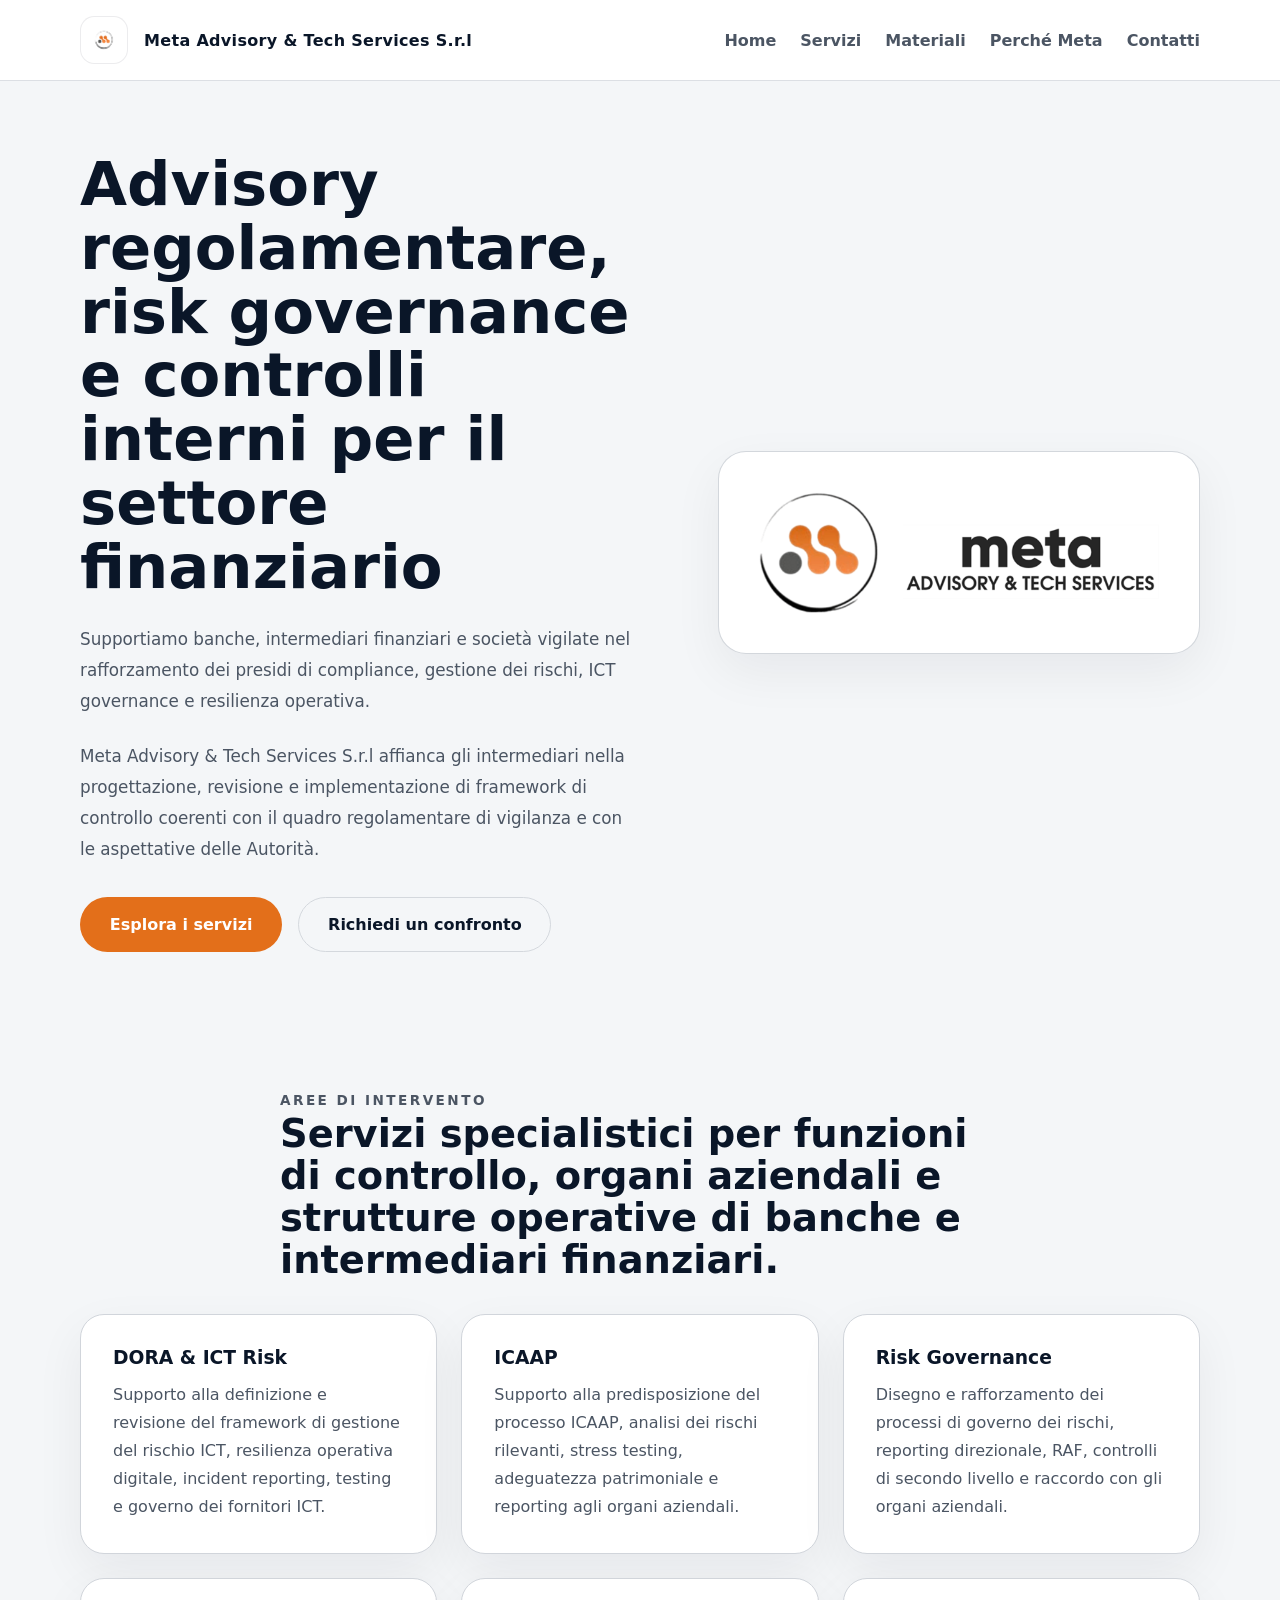
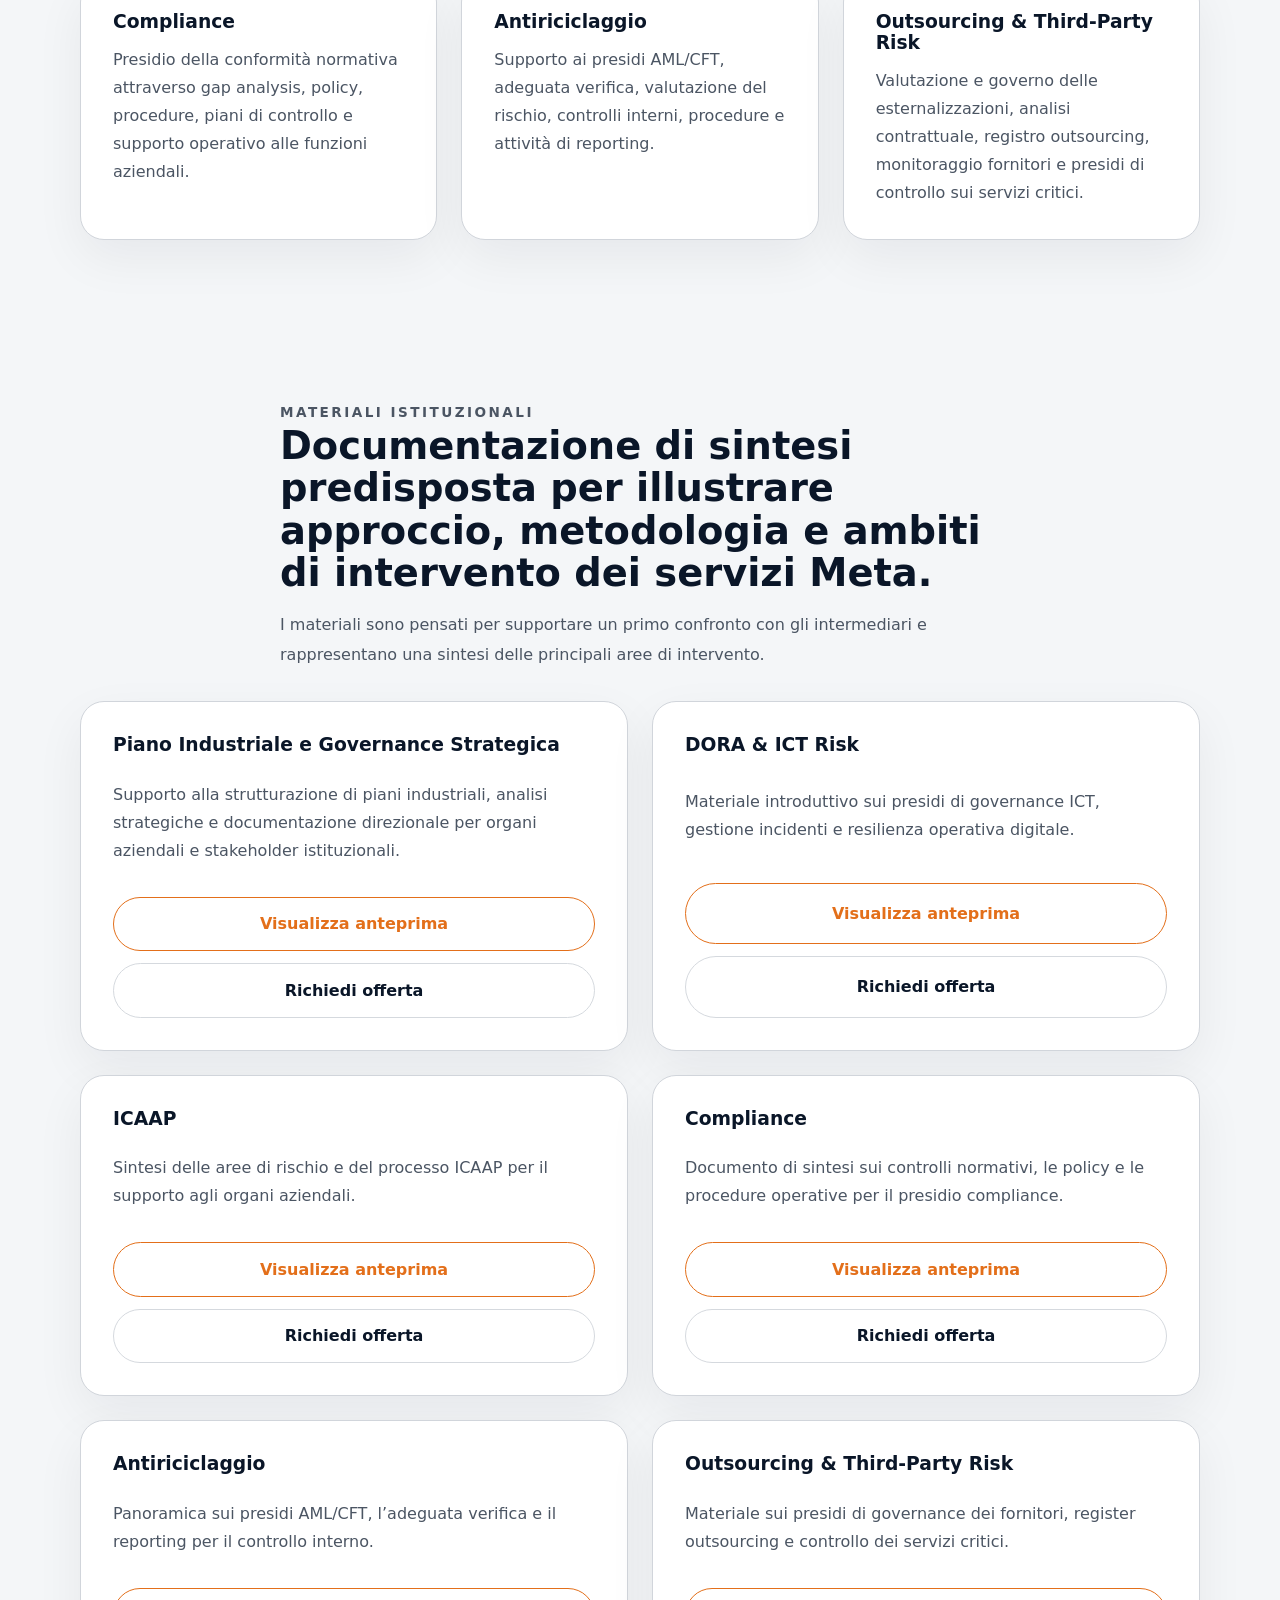
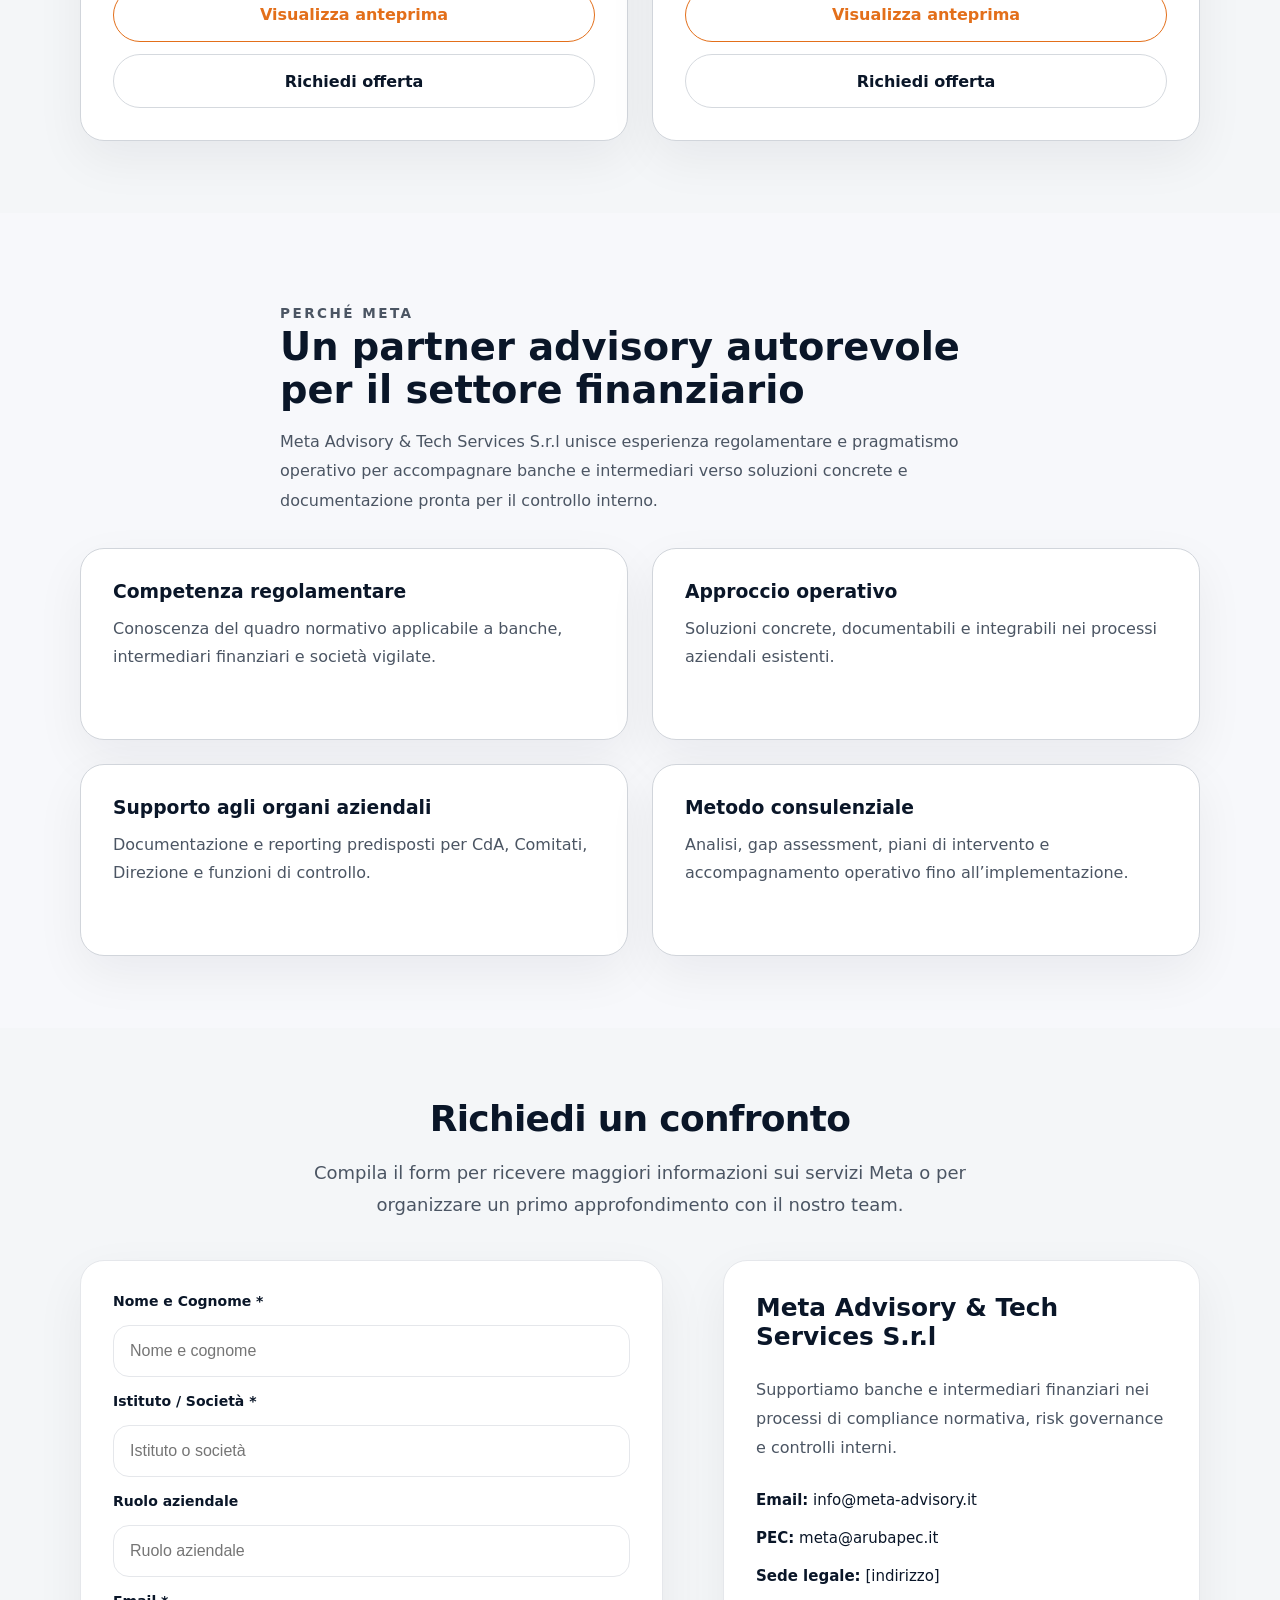
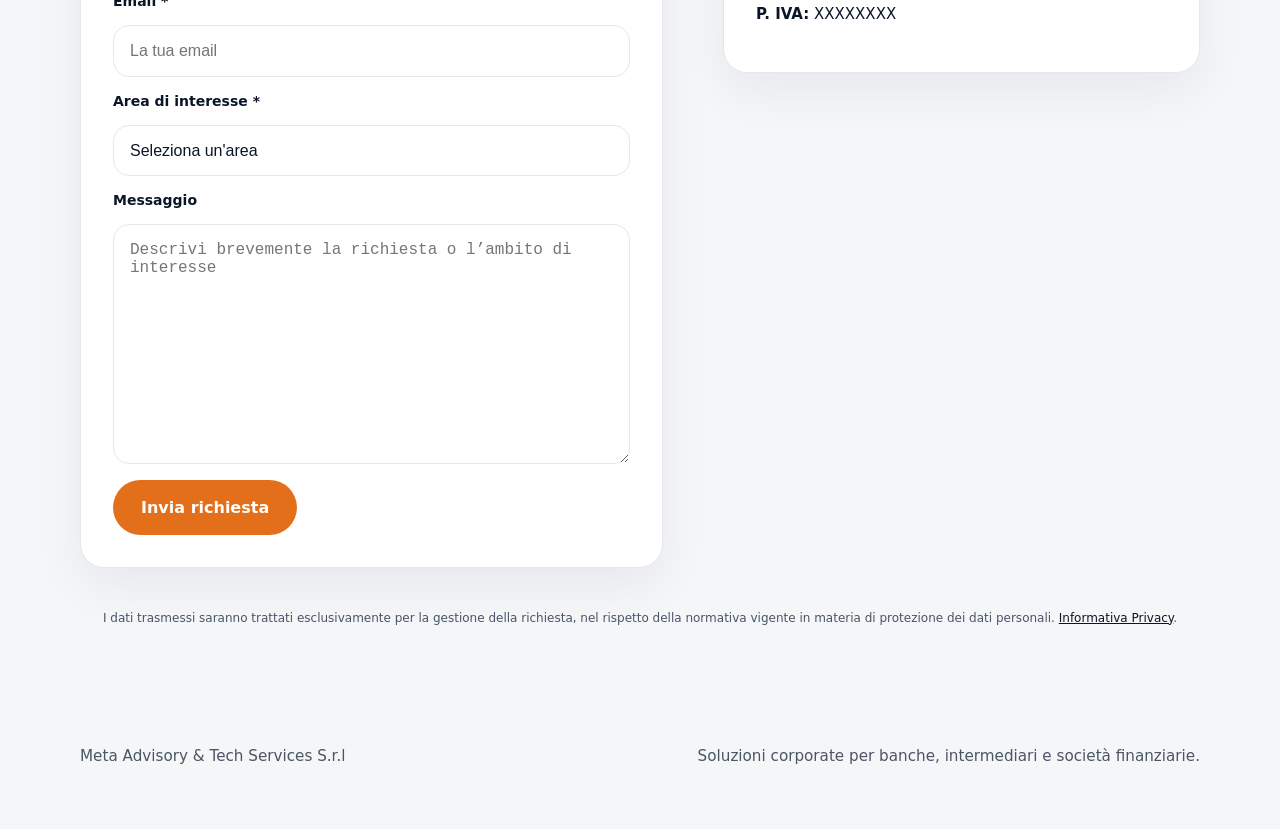
==== index.html @ 53c41ee4 "Refine contact section layout and professional advisory branding" ====
<!DOCTYPE html>
<html lang="it">
<head>
  <meta charset="UTF-8" />
  <meta name="viewport" content="width=device-width, initial-scale=1.0" />
  <title>Meta Advisory & Tech Services S.r.l</title>
  <meta name="description" content="Sito professionale per presentare servizi consulenziali destinati a banche, intermediari finanziari e società regolamentate." />
  <link rel="stylesheet" href="styles.css" />
</head>
<body>
  <div class="page-shell">
    <header class="site-header">
      <div class="container header-inner">
        <a class="brand" href="#hero">
          <span class="brand-mark">
            <img src="4.png" alt="Meta Advisory logo" />
          </span>
          <span>Meta Advisory & Tech Services S.r.l</span>
        </a>
        <nav class="main-nav" aria-label="Navigazione principale">
          <a href="#hero">Home</a>
          <a href="#services">Servizi</a>
          <a href="#presentations">Materiali</a>
          <a href="#why-meta">Perché Meta</a>
          <a href="#contact">Contatti</a>
        </nav>
      </div>
    </header>

    <main>
      <section id="hero" class="hero-section">
        <div class="container hero-grid">
          <div class="hero-copy">
            <h1>Advisory regolamentare, risk governance e controlli interni per il settore finanziario</h1>
            <p>Supportiamo banche, intermediari finanziari e società vigilate nel rafforzamento dei presidi di compliance, gestione dei rischi, ICT governance e resilienza operativa.</p>
            <p>Meta Advisory & Tech Services S.r.l affianca gli intermediari nella progettazione, revisione e implementazione di framework di controllo coerenti con il quadro regolamentare di vigilanza e con le aspettative delle Autorità.</p>
            <div class="hero-actions">
              <a class="btn btn-primary" href="#services">Esplora i servizi</a>
              <a class="btn btn-secondary" href="#contact">Richiedi un confronto</a>
            </div>
          </div>
          <div class="hero-image">
            <img src="Logo Meta copy.png" alt="Meta advisory logo" />
          </div>
        </div>
      </section>

      <section id="services" class="section services-section">
        <div class="container section-header-group">
          <p class="section-label">Aree di intervento</p>
          <h2>Servizi specialistici per funzioni di controllo, organi aziendali e strutture operative di banche e intermediari finanziari.</h2>
        </div>
        <div class="container card-grid">
          <article class="service-card">
            <h3>DORA & ICT Risk</h3>
            <p>Supporto alla definizione e revisione del framework di gestione del rischio ICT, resilienza operativa digitale, incident reporting, testing e governo dei fornitori ICT.</p>
          </article>
          <article class="service-card">
            <h3>ICAAP</h3>
            <p>Supporto alla predisposizione del processo ICAAP, analisi dei rischi rilevanti, stress testing, adeguatezza patrimoniale e reporting agli organi aziendali.</p>
          </article>
          <article class="service-card">
            <h3>Risk Governance</h3>
            <p>Disegno e rafforzamento dei processi di governo dei rischi, reporting direzionale, RAF, controlli di secondo livello e raccordo con gli organi aziendali.</p>
          </article>
          <article class="service-card">
            <h3>Compliance</h3>
            <p>Presidio della conformità normativa attraverso gap analysis, policy, procedure, piani di controllo e supporto operativo alle funzioni aziendali.</p>
          </article>
          <article class="service-card">
            <h3>Antiriciclaggio</h3>
            <p>Supporto ai presidi AML/CFT, adeguata verifica, valutazione del rischio, controlli interni, procedure e attività di reporting.</p>
          </article>
          <article class="service-card">
            <h3>Outsourcing & Third-Party Risk</h3>
            <p>Valutazione e governo delle esternalizzazioni, analisi contrattuale, registro outsourcing, monitoraggio fornitori e presidi di controllo sui servizi critici.</p>
          </article>
        </div>
      </section>

      <section id="presentations" class="section presentations-section">
        <div class="container section-header-group">
          <p class="section-label">Materiali istituzionali</p>
          <h2>Documentazione di sintesi predisposta per illustrare approccio, metodologia e ambiti di intervento dei servizi Meta.</h2>
          <p>I materiali sono pensati per supportare un primo confronto con gli intermediari e rappresentano una sintesi delle principali aree di intervento.</p>
        </div>
        <div class="container presentation-grid">
          <article class="presentation-card">
            <div>
              <h3>Piano Industriale e Governance Strategica</h3>
              <p>Supporto alla strutturazione di piani industriali, analisi strategiche e documentazione direzionale per organi aziendali e stakeholder istituzionali.</p>
            </div>
            <div class="presentation-actions">
              <a class="btn btn-tertiary" href="Meta_Piano_Industriale_2026-2028_NUOVO%20TEMA.pptx" target="_blank" rel="noopener">Visualizza anteprima</a>
              <a class="btn btn-secondary" href="#contact">Richiedi offerta</a>
            </div>
          </article>
          <article class="presentation-card">
            <div>
              <h3>DORA & ICT Risk</h3>
              <p>Materiale introduttivo sui presidi di governance ICT, gestione incidenti e resilienza operativa digitale.</p>
            </div>
            <div class="presentation-actions">
              <button class="btn btn-tertiary" data-preview="DORA & ICT Risk">Visualizza anteprima</button>
              <a class="btn btn-secondary" href="#contact">Richiedi offerta</a>
            </div>
          </article>
          <article class="presentation-card">
            <div>
              <h3>ICAAP</h3>
              <p>Sintesi delle aree di rischio e del processo ICAAP per il supporto agli organi aziendali.</p>
            </div>
            <div class="presentation-actions">
              <button class="btn btn-tertiary" data-preview="ICAAP">Visualizza anteprima</button>
              <a class="btn btn-secondary" href="#contact">Richiedi offerta</a>
            </div>
          </article>
          <article class="presentation-card">
            <div>
              <h3>Compliance</h3>
              <p>Documento di sintesi sui controlli normativi, le policy e le procedure operative per il presidio compliance.</p>
            </div>
            <div class="presentation-actions">
              <button class="btn btn-tertiary" data-preview="Compliance">Visualizza anteprima</button>
              <a class="btn btn-secondary" href="#contact">Richiedi offerta</a>
            </div>
          </article>
          <article class="presentation-card">
            <div>
              <h3>Antiriciclaggio</h3>
              <p>Panoramica sui presidi AML/CFT, l’adeguata verifica e il reporting per il controllo interno.</p>
            </div>
            <div class="presentation-actions">
              <button class="btn btn-tertiary" data-preview="Antiriciclaggio">Visualizza anteprima</button>
              <a class="btn btn-secondary" href="#contact">Richiedi offerta</a>
            </div>
          </article>
          <article class="presentation-card">
            <div>
              <h3>Outsourcing & Third-Party Risk</h3>
              <p>Materiale sui presidi di governance dei fornitori, register outsourcing e controllo dei servizi critici.</p>
            </div>
            <div class="presentation-actions">
              <button class="btn btn-tertiary" data-preview="Outsourcing & Third-Party Risk">Visualizza anteprima</button>
              <a class="btn btn-secondary" href="#contact">Richiedi offerta</a>
            </div>
          </article>
        </div>
      </section>

      <section id="why-meta" class="section why-section">
        <div class="container section-header-group">
          <p class="section-label">Perché Meta</p>
          <h2>Un partner advisory autorevole per il settore finanziario</h2>
          <p>Meta Advisory & Tech Services S.r.l unisce esperienza regolamentare e pragmatismo operativo per accompagnare banche e intermediari verso soluzioni concrete e documentazione pronta per il controllo interno.</p>
        </div>
        <div class="container benefit-list">
          <article class="benefit-card">
            <h3>Competenza regolamentare</h3>
            <p>Conoscenza del quadro normativo applicabile a banche, intermediari finanziari e società vigilate.</p>
          </article>
          <article class="benefit-card">
            <h3>Approccio operativo</h3>
            <p>Soluzioni concrete, documentabili e integrabili nei processi aziendali esistenti.</p>
          </article>
          <article class="benefit-card">
            <h3>Supporto agli organi aziendali</h3>
            <p>Documentazione e reporting predisposti per CdA, Comitati, Direzione e funzioni di controllo.</p>
          </article>
          <article class="benefit-card">
            <h3>Metodo consulenziale</h3>
            <p>Analisi, gap assessment, piani di intervento e accompagnamento operativo fino all’implementazione.</p>
          </article>
        </div>
      </section>

      <section id="contact" class="section contact-section">
        <div class="container contact-header">
          <h2>Richiedi un confronto</h2>
          <p>Compila il form per ricevere maggiori informazioni sui servizi Meta o per organizzare un primo approfondimento con il nostro team.</p>
        </div>
        <div class="container contact-grid">
          <form class="contact-form" action="mailto:info@meta-advisory.it" method="post" enctype="text/plain">
            <label for="name">Nome e Cognome *</label>
            <input id="name" name="Nome e Cognome" type="text" placeholder="Nome e cognome" required />
            <label for="company">Istituto / Società *</label>
            <input id="company" name="Istituto / Società" type="text" placeholder="Istituto o società" required />
            <label for="role">Ruolo aziendale</label>
            <input id="role" name="Ruolo aziendale" type="text" placeholder="Ruolo aziendale" />
            <label for="email">Email *</label>
            <input id="email" name="Email" type="email" placeholder="La tua email" required />
            <label for="interest">Area di interesse *</label>
            <select id="interest" name="Area di interesse" required>
              <option value="">Seleziona un'area</option>
              <option value="DORA & ICT Risk">DORA & ICT Risk</option>
              <option value="ICAAP">ICAAP</option>
              <option value="Risk Governance">Risk Governance</option>
              <option value="Compliance">Compliance</option>
              <option value="Antiriciclaggio">Antiriciclaggio</option>
              <option value="Outsourcing & Third-Party Risk">Outsourcing & Third-Party Risk</option>
              <option value="Altro">Altro</option>
            </select>
            <label for="message">Messaggio</label>
            <textarea id="message" name="Messaggio" rows="5" placeholder="Descrivi brevemente la richiesta o l’ambito di interesse"></textarea>
            <button type="submit" class="btn btn-primary">Invia richiesta</button>
          </form>
          <aside class="company-data">
            <div class="company-card">
              <h3>Meta Advisory & Tech Services S.r.l</h3>
              <p>Supportiamo banche e intermediari finanziari nei processi di compliance normativa, risk governance e controlli interni.</p>
              <div class="company-details">
                <p><strong>Email:</strong> info@meta-advisory.it</p>
                <p><strong>PEC:</strong> meta@arubapec.it</p>
                <p><strong>Sede legale:</strong> [indirizzo]</p>
                <p><strong>P. IVA:</strong> XXXXXXXX</p>
              </div>
            </div>
          </aside>
        </div>
        <div class="container contact-disclaimer">
          <p>I dati trasmessi saranno trattati esclusivamente per la gestione della richiesta, nel rispetto della normativa vigente in materia di protezione dei dati personali. <a href="#">Informativa Privacy</a>.</p>
        </div>
      </section>
    </main>

    <footer class="site-footer">
      <div class="container footer-inner">
        <p>Meta Advisory & Tech Services S.r.l</p>
        <p>Soluzioni corporate per banche, intermediari e società finanziarie.</p>
      </div>
    </footer>
  </div>

  <div class="modal" id="previewModal" aria-hidden="true">
    <div class="modal-backdrop" data-close></div>
    <div class="modal-panel" role="dialog" aria-modal="true" aria-labelledby="modalTitle">
      <button class="modal-close" data-close aria-label="Chiudi anteprima">×</button>
      <div class="modal-content">
        <h2 id="modalTitle">Anteprima presentazione</h2>
        <p id="modalDescription">Caricamento anteprima in corso...</p>
        <div class="modal-actions">
          <a class="btn btn-secondary" href="#contact">Richiedi offerta</a>
        </div>
      </div>
    </div>
  </div>

  <script src="script.js"></script>
</body>
</html>
---- styles.css ----
:root {
  color-scheme: light;
  font-family: Inter, system-ui, -apple-system, BlinkMacSystemFont, "Segoe UI", sans-serif;
  color: #0A1628;
  background: #F4F6F8;
  --brand: #0A1628;
  --text: #0A1628;
  --muted: #4B5563;
  --surface: #FFFFFF;
  --border: #D1D5DB;
  --accent: #E36F1A;
  --accent-soft: #F7E2D0;
  --shadow: 0 24px 60px rgba(15, 23, 42, 0.05);
  --card-shadow: 0 18px 50px rgba(15, 23, 42, 0.06);
}
* {
  box-sizing: border-box;
}
html {
  scroll-behavior: smooth;
}
body {
  margin: 0;
  min-height: 100vh;
  background: #F4F6F8;
  color: var(--text);
}
img {
  max-width: 100%;
  display: block;
}
button,
a {
  font: inherit;
}
.container {
  width: min(1120px, calc(100% - 2rem));
  margin: 0 auto;
}
.site-header {
  position: sticky;
  top: 0;
  z-index: 20;
  backdrop-filter: blur(16px);
  background: #FFFFFF;
  border-bottom: 1px solid rgba(209, 213, 219, 0.75);
}
.header-inner {
  display: flex;
  align-items: center;
  justify-content: space-between;
  gap: 1rem;
  padding: 1rem 0;
}
.brand {
  display: inline-flex;
  align-items: center;
  gap: 1rem;
  color: var(--brand);
  font-weight: 700;
  letter-spacing: 0.02em;
  text-decoration: none;
}
.brand-mark {
  width: 3rem;
  height: 3rem;
  display: grid;
  place-items: center;
  border-radius: 0.9rem;
  background: #FFFFFF;
  border: 1px solid rgba(16, 22, 40, 0.08);
  padding: 0.5rem;
}
.brand-mark img {
  width: 100%;
  height: auto;
}
.main-nav {
  display: flex;
  flex-wrap: wrap;
  gap: 1.5rem;
}
.main-nav a {
  color: var(--muted);
  text-decoration: none;
  font-weight: 600;
}
.main-nav a:hover,
.main-nav a:focus {
  color: var(--brand);
}
.hero-section {
  padding: 4.5rem 0 3rem;
}
.hero-grid {
  display: grid;
  grid-template-columns: 1.1fr 0.9fr;
  gap: 3rem;
  align-items: center;
}
.hero-copy {
  max-width: 560px;
}
.eyebrow {
  margin: 0 0 1rem;
  display: inline-flex;
  padding: 0.6rem 1rem;
  background: rgba(228, 111, 27, 0.12);
  color: var(--accent);
  font-size: 0.85rem;
  font-weight: 700;
  letter-spacing: 0.12em;
  text-transform: uppercase;
  border-radius: 999px;
}
.hero-section h1 {
  margin: 0;
  font-size: clamp(2.6rem, 5vw, 3.8rem);
  line-height: 1.05;
}
.hero-section p {
  margin: 1.5rem 0 0;
  color: var(--muted);
  max-width: 40rem;
  font-size: 1.05rem;
  line-height: 1.85;
}
.hero-actions {
  display: flex;
  flex-wrap: wrap;
  gap: 1rem;
  margin-top: 2rem;
}
.btn {
  display: inline-flex;
  align-items: center;
  justify-content: center;
  min-height: 3.4rem;
  padding: 0 1.8rem;
  border-radius: 999px;
  border: 1px solid transparent;
  font-weight: 700;
  text-decoration: none;
  transition: transform 0.2s ease, background-color 0.2s ease, border-color 0.2s ease;
}
.btn:hover,
.btn:focus {
  transform: translateY(-1px);
}
.btn-primary {
  background: var(--accent);
  color: #ffffff;
}
.btn-secondary {
  background: transparent;
  color: var(--brand);
  border-color: rgba(209, 213, 219, 0.9);
}
.btn-tertiary {
  background: transparent;
  color: var(--accent);
  border: 1px solid var(--accent);
}
.btn-tertiary:hover,
.btn-tertiary:focus {
  background: rgba(227, 111, 26, 0.08);
}
.hero-image {
  display: grid;
  place-items: center;
  padding: 2.5rem;
  background: #FFFFFF;
  border: 1px solid rgba(209, 213, 219, 0.95);
  border-radius: 1.75rem;
  box-shadow: var(--card-shadow);
}
.hero-image img {
  width: 36rem;
  max-width: 100%;
  height: auto;
}
.section {
  padding: 4.5rem 0;
}
.section-header-group {
  max-width: 720px;
  margin-bottom: 2rem;
}
.section-label {
  display: inline-flex;
  margin-bottom: 1rem;
  font-size: 0.85rem;
  font-weight: 700;
  letter-spacing: 0.18em;
  text-transform: uppercase;
  color: var(--brand);
}
.section-header-group h2 {
  margin: 0;
  font-size: clamp(2rem, 3vw, 2.8rem);
  line-height: 1.1;
  color: var(--brand);
}
.section-header-group p {
  margin: 1rem 0 0;
  color: var(--muted);
  line-height: 1.85;
}
.card-grid,
.presentation-grid,
.benefit-list,
.contact-grid {
  display: grid;
  gap: 1.5rem;
}
.card-grid {
  grid-template-columns: repeat(3, minmax(0, 1fr));
}
.service-card,
.presentation-card,
.benefit-card,
.contact-panel {
  background: #FFFFFF;
  border: 1px solid var(--border);
  border-radius: 1.5rem;
  box-shadow: var(--card-shadow);
  padding: 2rem;
}
.service-card img,
.presentation-card img,
.contact-panel img {
  width: 2.2rem;
  margin-bottom: 1.25rem;
}
.service-card h3,
.presentation-card h3,
.benefit-card h3,
.contact-panel h2 {
  margin: 0 0 0.85rem;
  color: var(--brand);
}
.service-card p,
.presentation-card p,
.benefit-card p,
.contact-panel p {
  margin: 0;
  color: var(--muted);
  line-height: 1.75;
}
.presentation-grid {
  grid-template-columns: repeat(2, minmax(0, 1fr));
}
.presentation-card {
  display: grid;
  grid-template-columns: 1fr;
  gap: 1rem;
}
.presentation-card > div {
  display: grid;
  gap: 0.75rem;
}
.presentation-actions {
  display: flex;
  flex-wrap: wrap;
  gap: 0.75rem;
  margin-top: 1rem;
}
.why-section {
  background: #F7F8FB;
}
.why-grid {
  display: grid;
  grid-template-columns: repeat(2, minmax(0, 1fr));
  gap: 1.5rem;
  align-items: stretch;
}
.why-copy {
  display: none;
}
.benefit-list {
  grid-template-columns: repeat(2, minmax(0, 1fr));
}
.benefit-card {
  min-height: 12rem;
}
.contact-header {
  text-align: center;
  max-width: 740px;
  margin: 0 auto 2.5rem;
}
.contact-header h2 {
  margin: 0;
  font-size: 36px;
  line-height: 1.05;
  letter-spacing: -0.02em;
}
.contact-header p {
  margin: 1.25rem auto 0;
  font-size: 18px;
  line-height: 1.75;
  color: var(--muted);
  max-width: 680px;
}
.contact-grid {
  grid-template-columns: 1.1fr 0.9fr;
  gap: 3.75rem;
  align-items: start;
}
.contact-form,
.company-card {
  background: #FFFFFF;
  border: 1px solid #E5E7EB;
  border-radius: 1.5rem;
  box-shadow: var(--card-shadow);
  padding: 2rem;
}
.contact-form {
  display: grid;
  gap: 1rem;
}
.contact-form label {
  font-size: 14px;
  font-weight: 600;
  color: var(--brand);
}
.contact-form input,
.contact-form textarea,
.contact-form select {
  width: 100%;
  padding: 1rem 1rem;
  border-radius: 1rem;
  border: 1px solid #E5E7EB;
  background: #FFFFFF;
  color: var(--brand);
  font-size: 16px;
}
.contact-form input:focus,
.contact-form textarea:focus,
.contact-form select:focus {
  outline: none;
  border-color: #E46F1B;
  box-shadow: 0 0 0 4px rgba(228, 111, 26, 0.12);
}
.contact-form textarea {
  min-height: 240px;
  resize: vertical;
}
.contact-form select {
  appearance: none;
}
.contact-form button {
  width: fit-content;
  padding: 1rem 1.75rem;
  border-radius: 999px;
  border: none;
  background: #E46F1B;
  color: #FFFFFF;
  font-size: 16px;
}
.contact-form button:hover,
.contact-form button:focus {
  background: #C85F12;
}
.company-data {
  display: grid;
}
.company-card h3 {
  margin-top: 0;
  font-size: 1.55rem;
  color: var(--brand);
}
.company-card p {
  margin: 1rem 0 1.5rem;
  color: var(--muted);
  line-height: 1.8;
  font-size: 16px;
}
.company-details p {
  margin: 0.75rem 0;
  color: var(--brand);
  line-height: 1.75;
  font-size: 15px;
}
.company-details strong {
  color: var(--brand);
  font-weight: 700;
}
.contact-disclaimer {
  margin-top: 2.5rem;
  text-align: center;
}
.contact-disclaimer p {
  margin: 0;
  color: #475569;
  font-size: 12px;
  line-height: 1.7;
}
.contact-disclaimer a {
  color: #0A1628;
  text-decoration: underline;
}

.site-footer {
  padding: 2rem 0 3rem;
}
.footer-inner {
  display: flex;
  justify-content: space-between;
  gap: 1rem;
  flex-wrap: wrap;
  color: var(--muted);
  font-size: 0.95rem;
}
.modal {
  position: fixed;
  inset: 0;
  display: none;
  align-items: center;
  justify-content: center;
  z-index: 50;
}
.modal.open {
  display: flex;
}
.modal-backdrop {
  position: absolute;
  inset: 0;
  background: rgba(0, 0, 0, 0.35);
}
.modal-panel {
  position: relative;
  z-index: 1;
  width: min(680px, calc(100% - 2rem));
  padding: 2rem;
  border-radius: 1.5rem;
  background: #FFFFFF;
  box-shadow: 0 36px 90px rgba(10, 22, 40, 0.16);
}
.modal-close {
  position: absolute;
  top: 1rem;
  right: 1rem;
  background: transparent;
  border: none;
  color: var(--muted);
  font-size: 1.75rem;
  cursor: pointer;
}
.modal-content h2 {
  margin: 0 0 1rem;
}
.modal-content p {
  margin: 0 0 1.5rem;
  color: var(--muted);
  line-height: 1.8;
}
.modal-actions {
  display: flex;
  gap: 1rem;
}
@media (max-width: 980px) {
  .hero-grid,
  .why-grid,
  .contact-grid,
  .presentation-grid,
  .card-grid,
  .benefit-list {
    grid-template-columns: 1fr;
  }
  .presentation-card {
    grid-template-columns: 1fr;
  }
}
@media (max-width: 700px) {
  .header-inner {
    flex-direction: column;
    align-items: flex-start;
  }
  .main-nav {
    width: 100%;
    justify-content: flex-start;
  }
  .hero-section {
    padding-top: 3rem;
  }
  .hero-actions {
    flex-direction: column;
  }
}
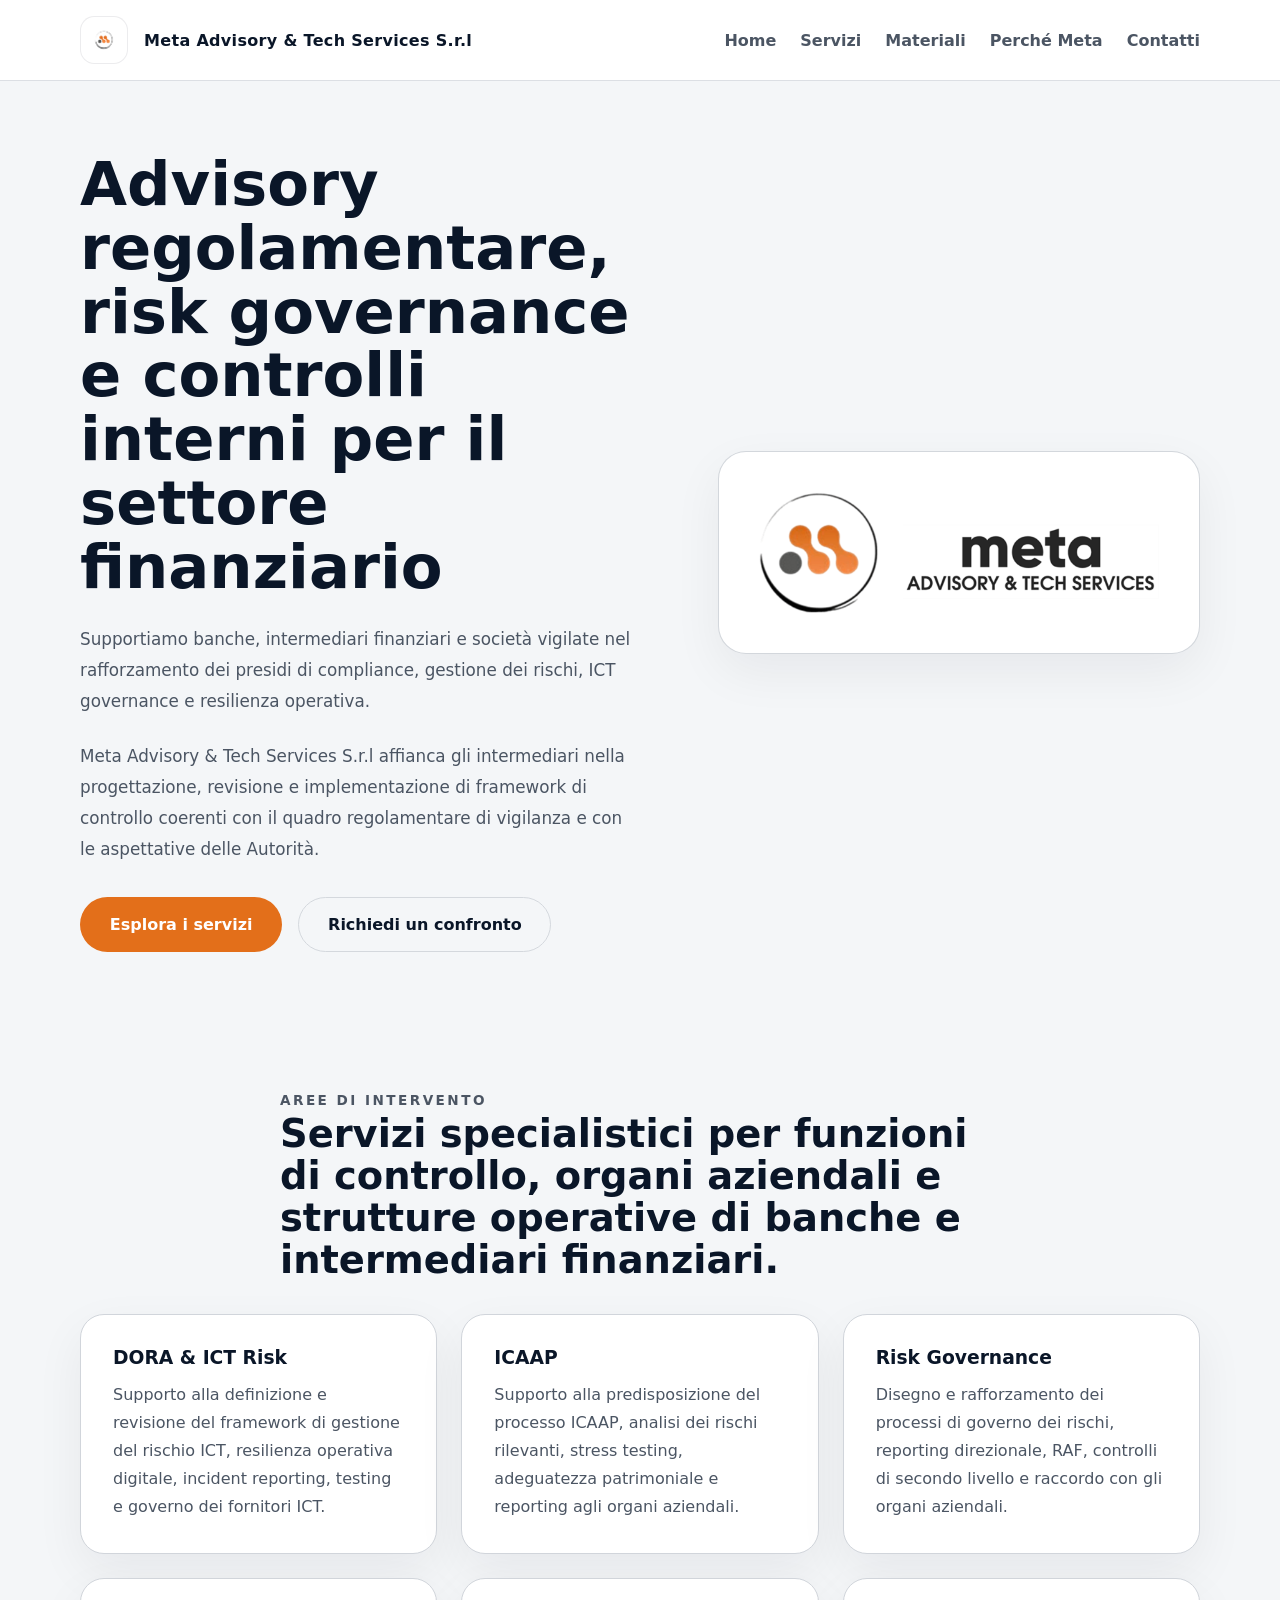
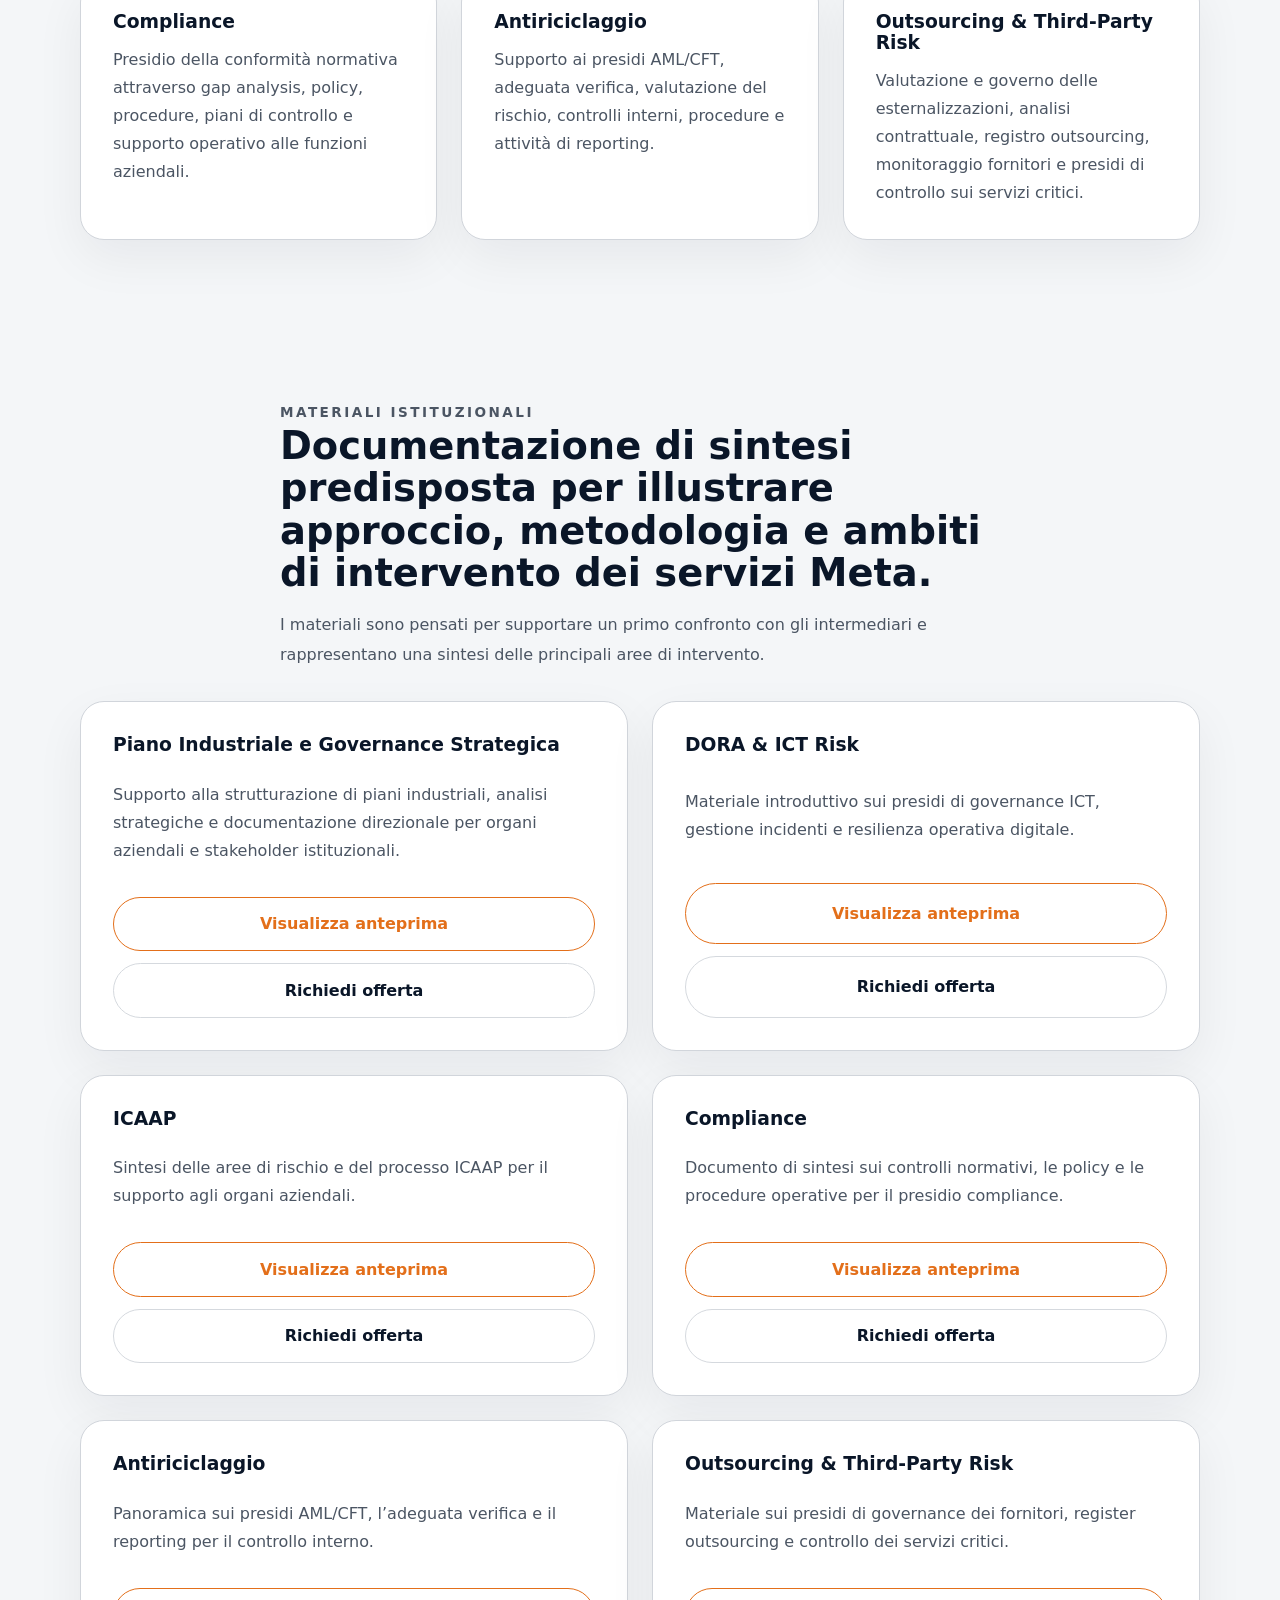
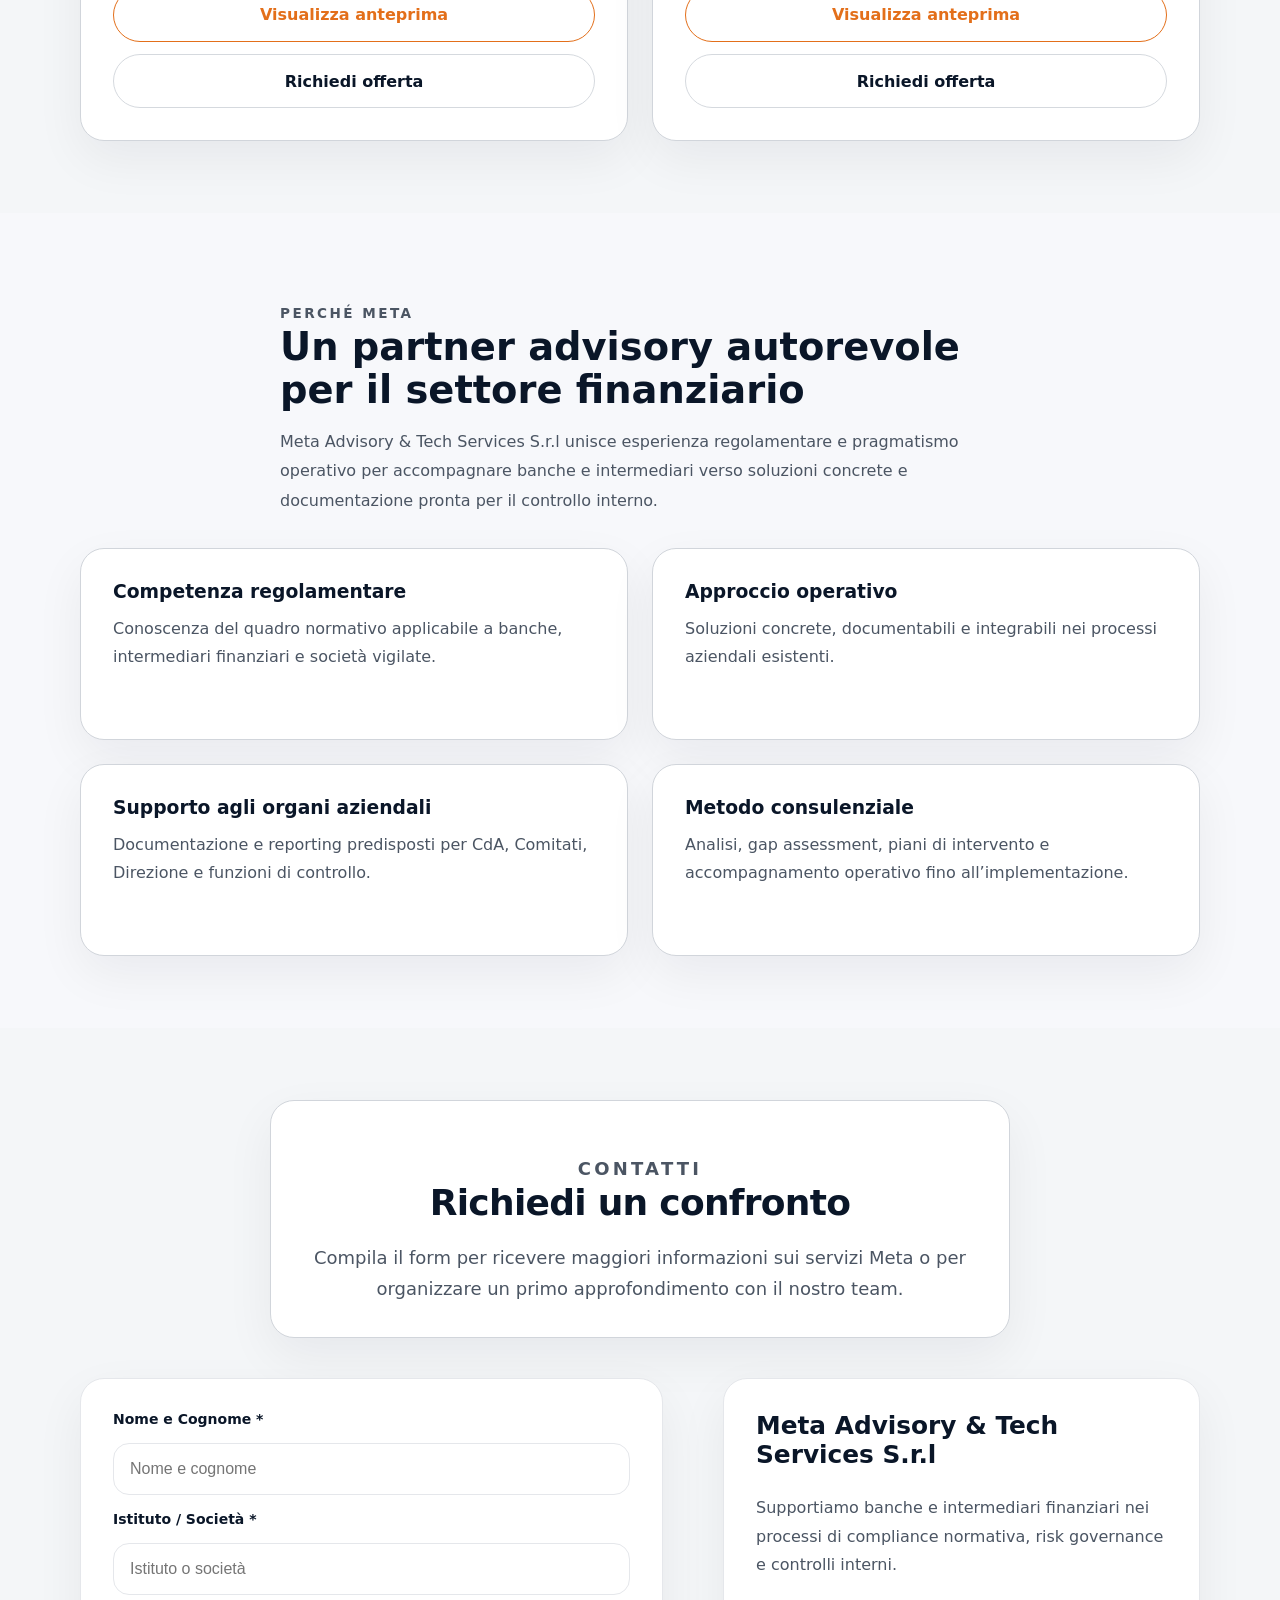
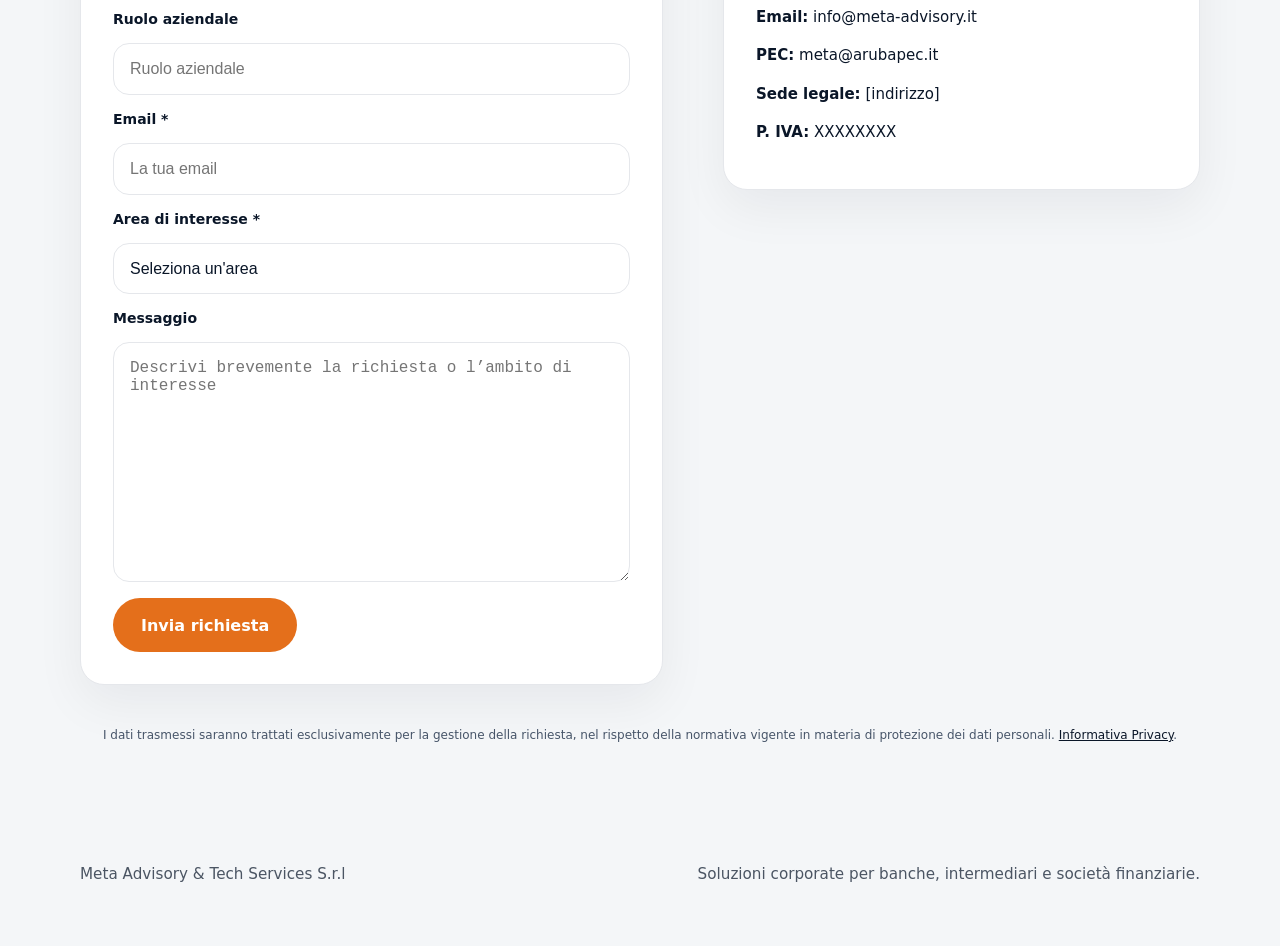
==== commit 9e7ecd8c: "Restore contact intro block with section label and title" ====
--- a/index.html
+++ b/index.html
@@ -176,8 +176,11 @@
 
       <section id="contact" class="section contact-section">
         <div class="container contact-header">
-          <h2>Richiedi un confronto</h2>
-          <p>Compila il form per ricevere maggiori informazioni sui servizi Meta o per organizzare un primo approfondimento con il nostro team.</p>
+          <div class="contact-panel">
+            <p class="section-label">Contatti</p>
+            <h2>Richiedi un confronto</h2>
+            <p>Compila il form per ricevere maggiori informazioni sui servizi Meta o per organizzare un primo approfondimento con il nostro team.</p>
+          </div>
         </div>
         <div class="container contact-grid">
           <form class="contact-form" action="mailto:info@meta-advisory.it" method="post" enctype="text/plain">
--- a/styles.css
+++ b/styles.css
@@ -193,7 +193,7 @@
   font-weight: 700;
   letter-spacing: 0.18em;
   text-transform: uppercase;
-  color: var(--brand);
+  color: var(--accent);
 }
 .section-header-group h2 {
   margin: 0;
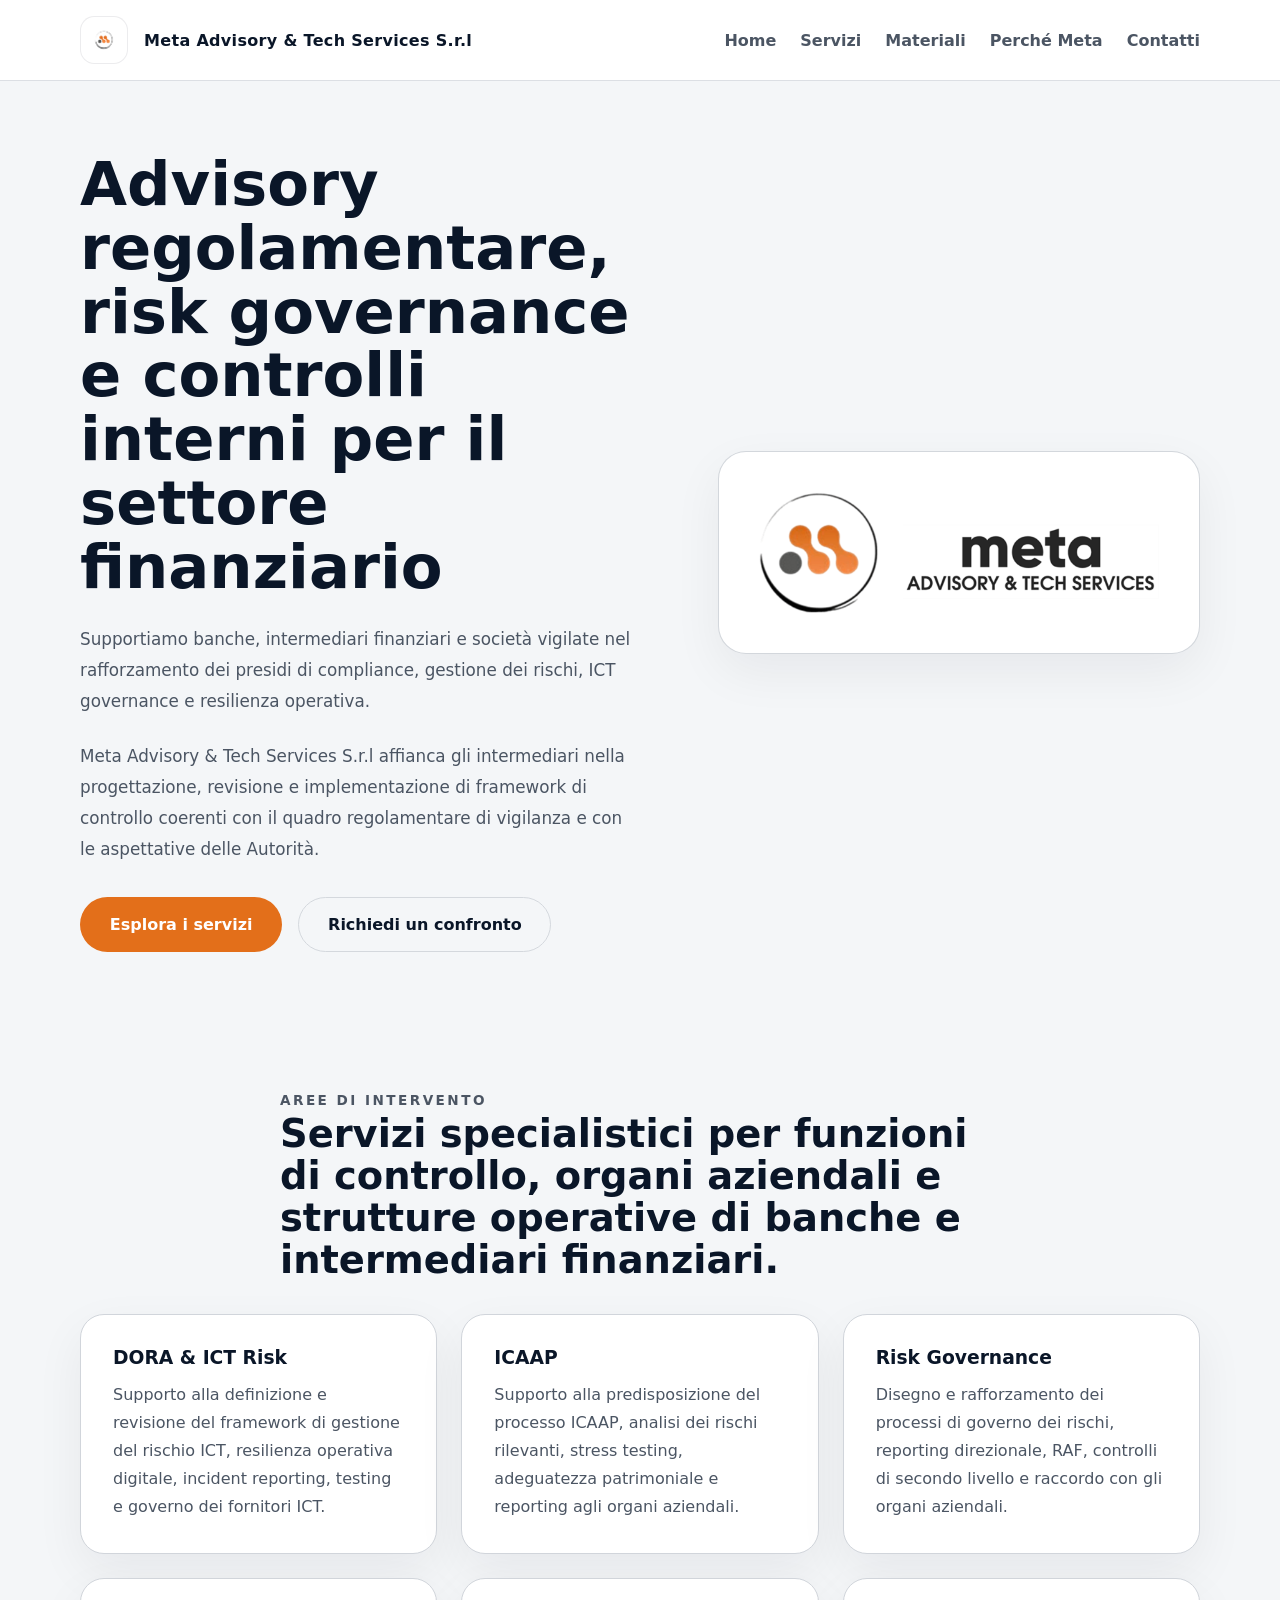
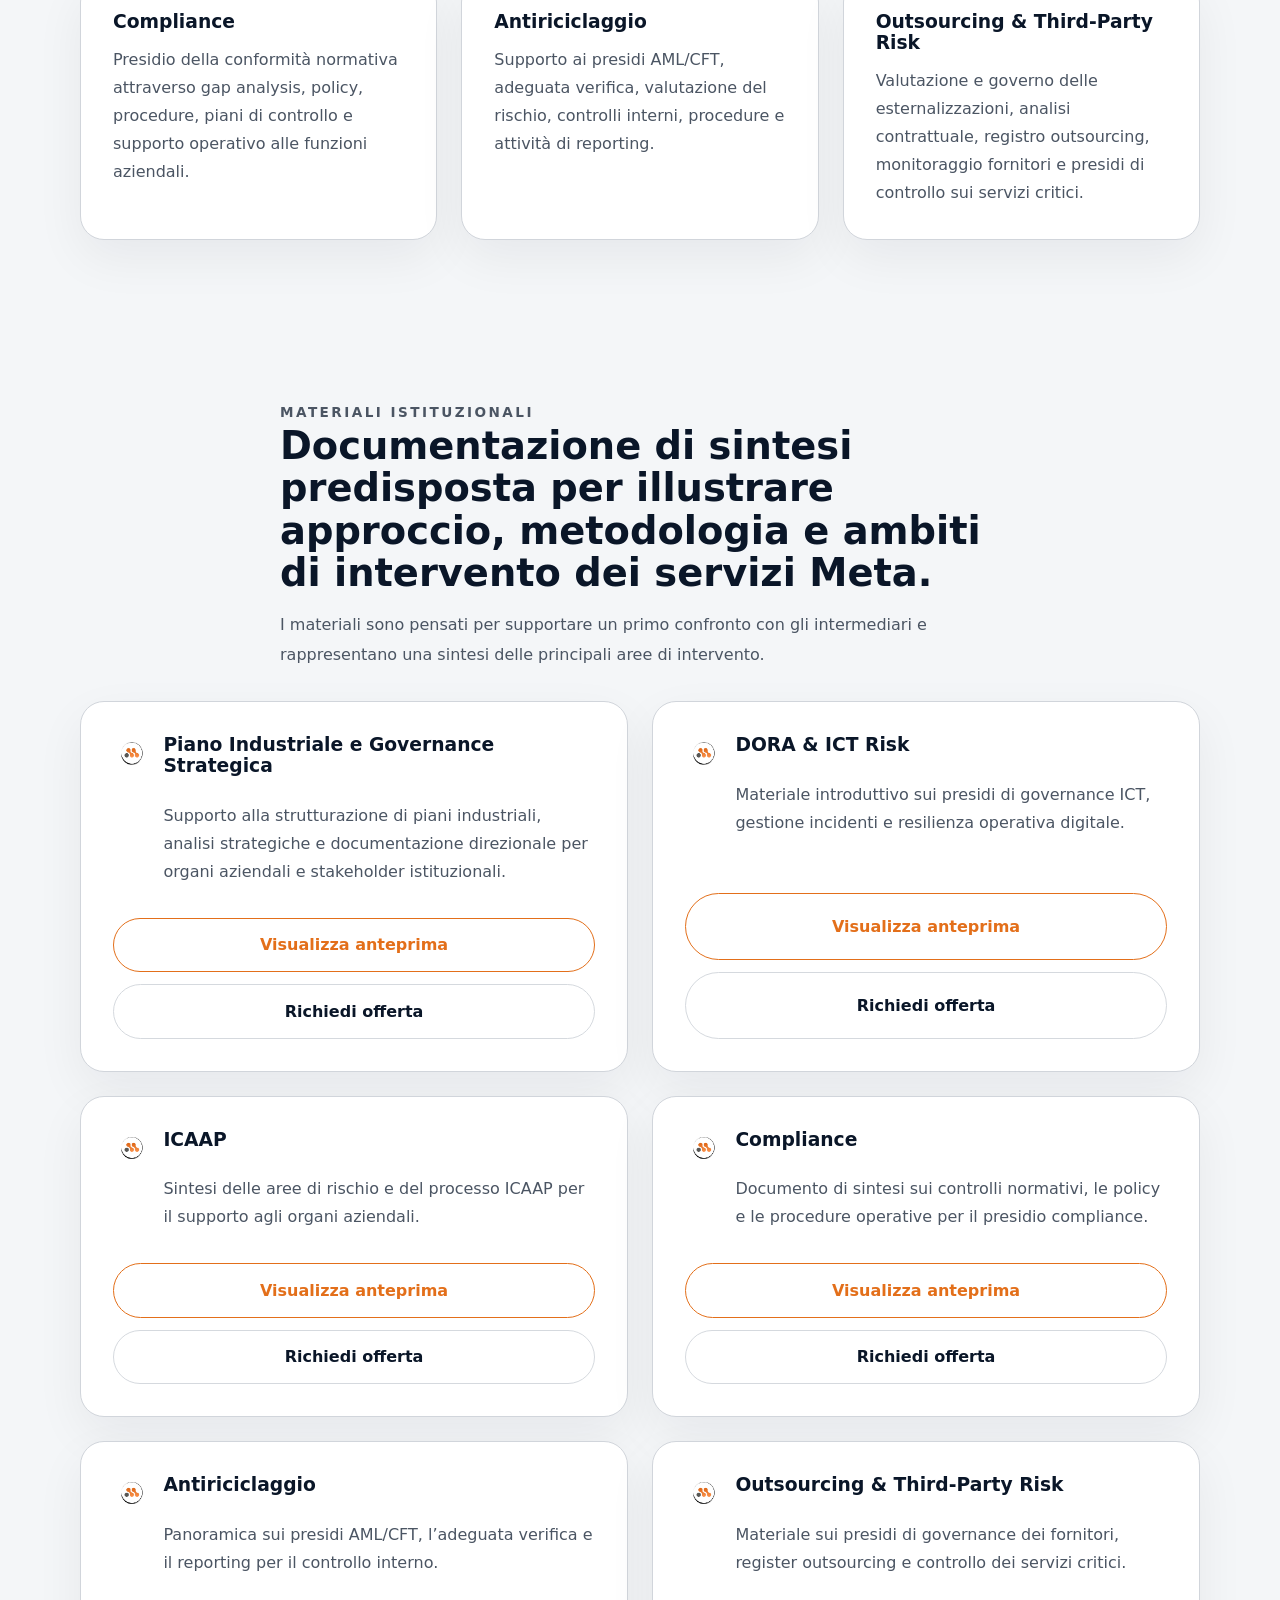
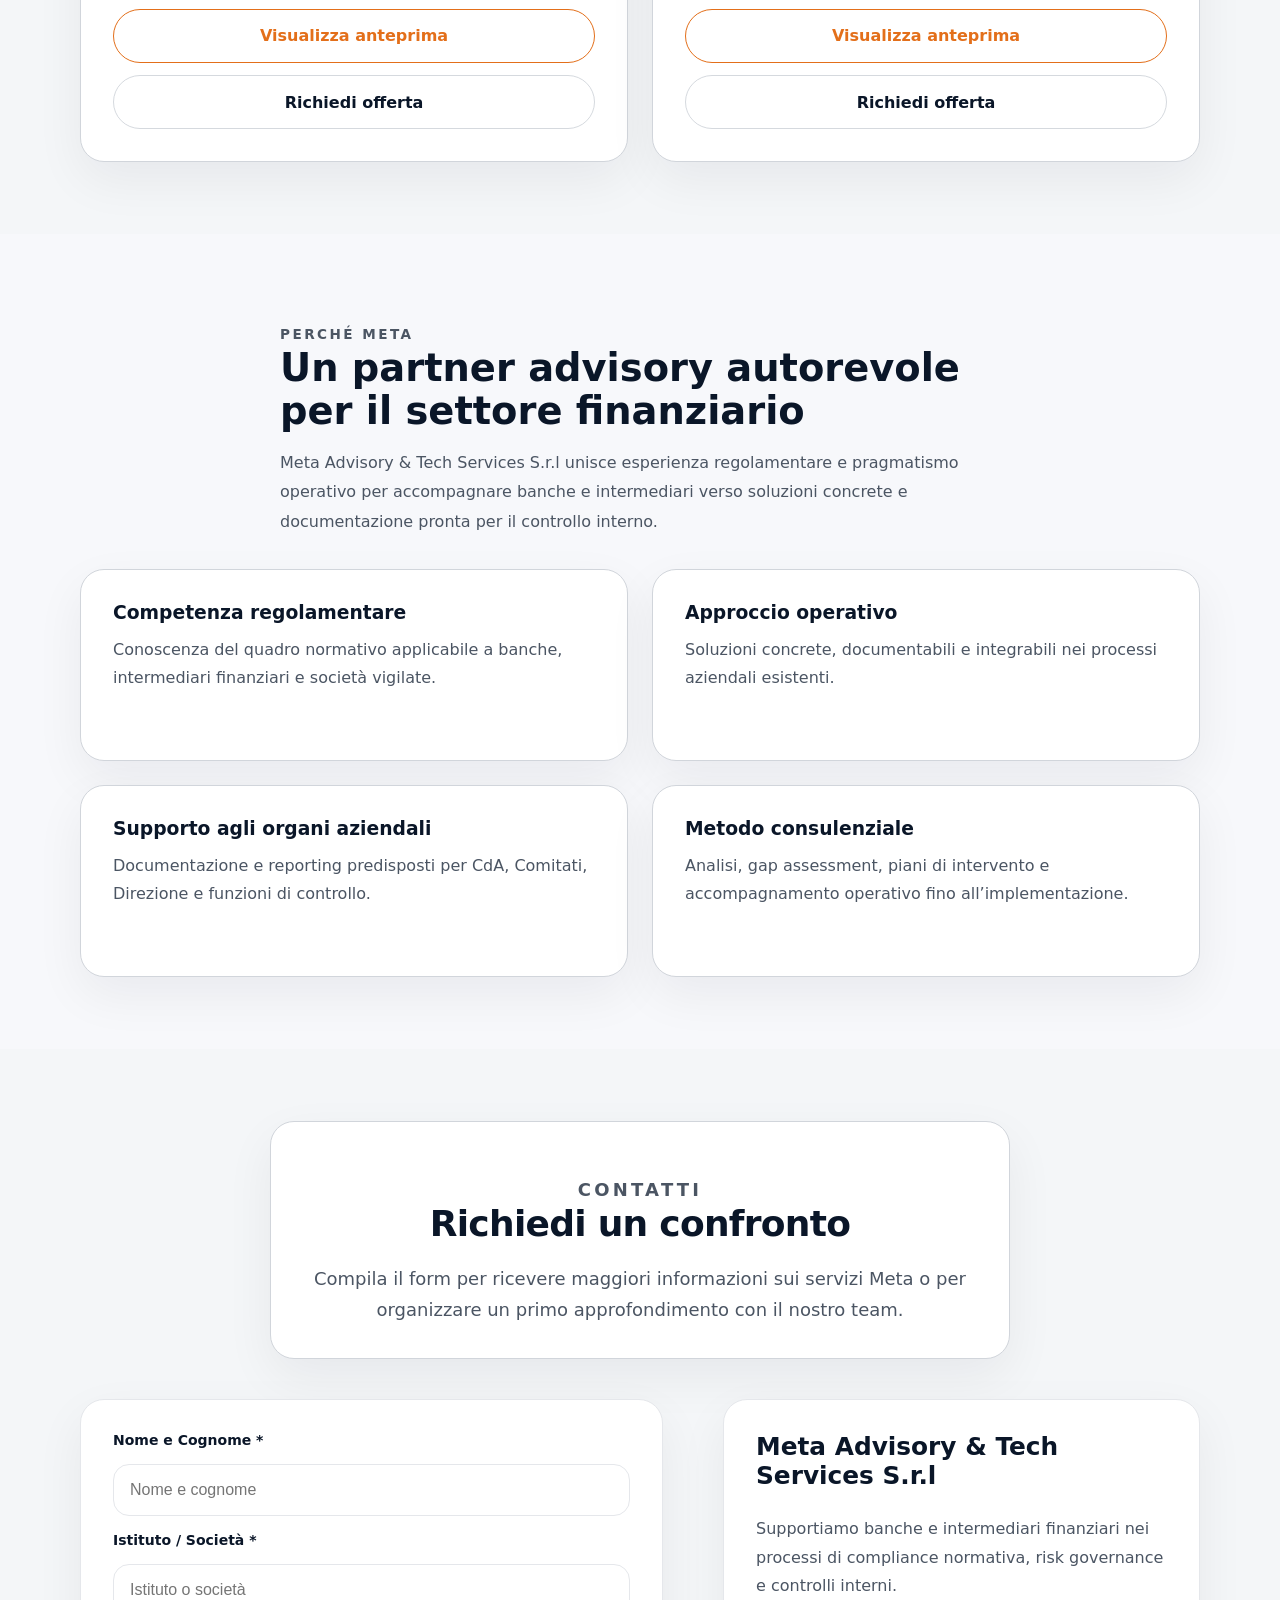
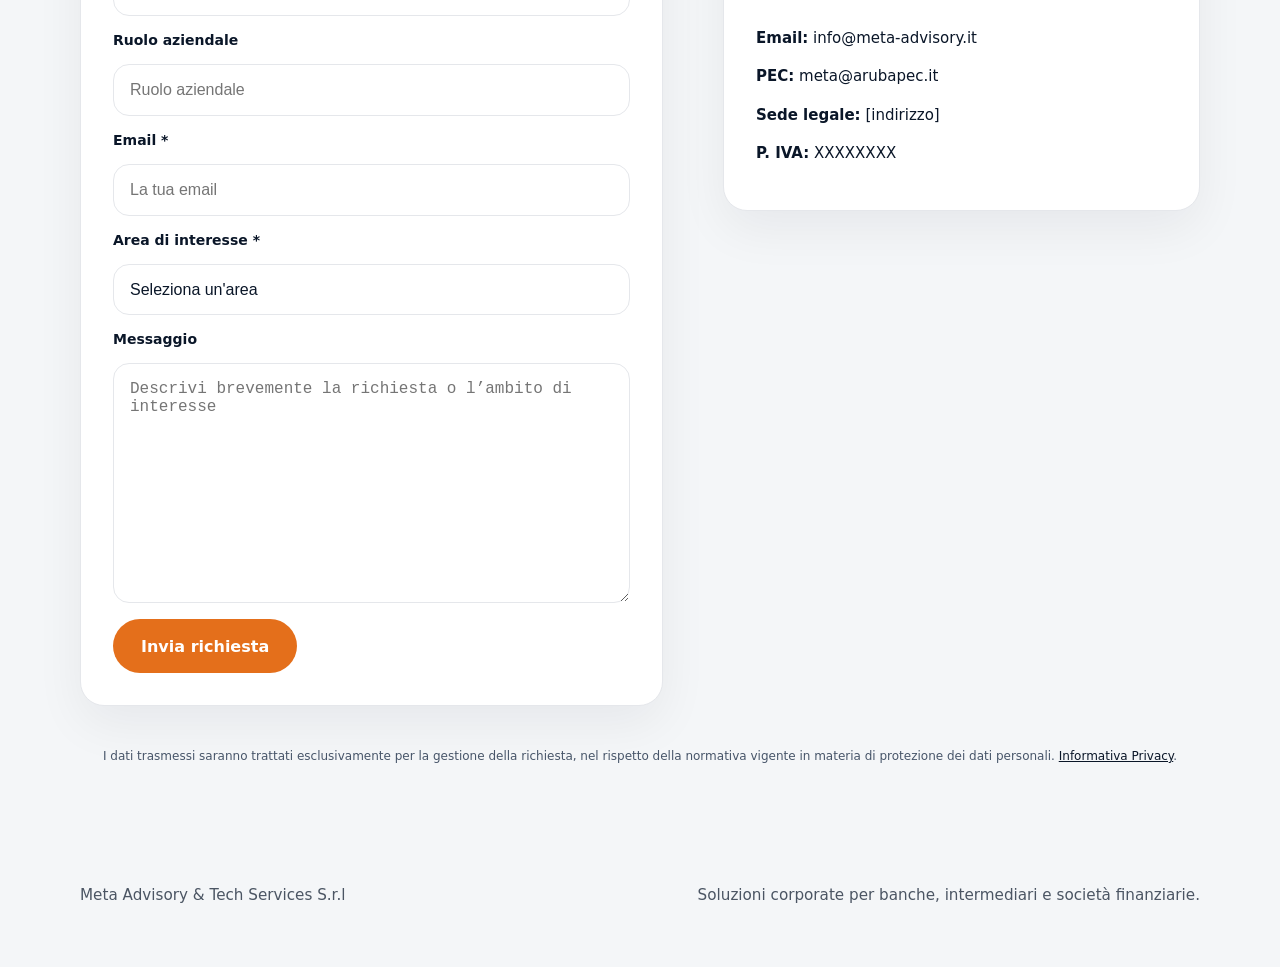
==== commit 2d1834c4: "Restore orange outlined preview buttons and add Meta logo icon to presentation cards" ====
--- a/index.html
+++ b/index.html
@@ -86,9 +86,12 @@
         </div>
         <div class="container presentation-grid">
           <article class="presentation-card">
-            <div>
-              <h3>Piano Industriale e Governance Strategica</h3>
-              <p>Supporto alla strutturazione di piani industriali, analisi strategiche e documentazione direzionale per organi aziendali e stakeholder istituzionali.</p>
+            <div class="presentation-card-header">
+              <img src="4.png" alt="Meta logo" />
+              <div>
+                <h3>Piano Industriale e Governance Strategica</h3>
+                <p>Supporto alla strutturazione di piani industriali, analisi strategiche e documentazione direzionale per organi aziendali e stakeholder istituzionali.</p>
+              </div>
             </div>
             <div class="presentation-actions">
               <a class="btn btn-tertiary" href="Meta_Piano_Industriale_2026-2028_NUOVO%20TEMA.pptx" target="_blank" rel="noopener">Visualizza anteprima</a>
@@ -96,9 +99,12 @@
             </div>
           </article>
           <article class="presentation-card">
-            <div>
-              <h3>DORA & ICT Risk</h3>
-              <p>Materiale introduttivo sui presidi di governance ICT, gestione incidenti e resilienza operativa digitale.</p>
+            <div class="presentation-card-header">
+              <img src="4.png" alt="Meta logo" />
+              <div>
+                <h3>DORA & ICT Risk</h3>
+                <p>Materiale introduttivo sui presidi di governance ICT, gestione incidenti e resilienza operativa digitale.</p>
+              </div>
             </div>
             <div class="presentation-actions">
               <button class="btn btn-tertiary" data-preview="DORA & ICT Risk">Visualizza anteprima</button>
@@ -106,9 +112,12 @@
             </div>
           </article>
           <article class="presentation-card">
-            <div>
-              <h3>ICAAP</h3>
-              <p>Sintesi delle aree di rischio e del processo ICAAP per il supporto agli organi aziendali.</p>
+            <div class="presentation-card-header">
+              <img src="4.png" alt="Meta logo" />
+              <div>
+                <h3>ICAAP</h3>
+                <p>Sintesi delle aree di rischio e del processo ICAAP per il supporto agli organi aziendali.</p>
+              </div>
             </div>
             <div class="presentation-actions">
               <button class="btn btn-tertiary" data-preview="ICAAP">Visualizza anteprima</button>
@@ -116,9 +125,12 @@
             </div>
           </article>
           <article class="presentation-card">
-            <div>
-              <h3>Compliance</h3>
-              <p>Documento di sintesi sui controlli normativi, le policy e le procedure operative per il presidio compliance.</p>
+            <div class="presentation-card-header">
+              <img src="4.png" alt="Meta logo" />
+              <div>
+                <h3>Compliance</h3>
+                <p>Documento di sintesi sui controlli normativi, le policy e le procedure operative per il presidio compliance.</p>
+              </div>
             </div>
             <div class="presentation-actions">
               <button class="btn btn-tertiary" data-preview="Compliance">Visualizza anteprima</button>
@@ -126,9 +138,12 @@
             </div>
           </article>
           <article class="presentation-card">
-            <div>
-              <h3>Antiriciclaggio</h3>
-              <p>Panoramica sui presidi AML/CFT, l’adeguata verifica e il reporting per il controllo interno.</p>
+            <div class="presentation-card-header">
+              <img src="4.png" alt="Meta logo" />
+              <div>
+                <h3>Antiriciclaggio</h3>
+                <p>Panoramica sui presidi AML/CFT, l’adeguata verifica e il reporting per il controllo interno.</p>
+              </div>
             </div>
             <div class="presentation-actions">
               <button class="btn btn-tertiary" data-preview="Antiriciclaggio">Visualizza anteprima</button>
@@ -136,9 +151,12 @@
             </div>
           </article>
           <article class="presentation-card">
-            <div>
-              <h3>Outsourcing & Third-Party Risk</h3>
-              <p>Materiale sui presidi di governance dei fornitori, register outsourcing e controllo dei servizi critici.</p>
+            <div class="presentation-card-header">
+              <img src="4.png" alt="Meta logo" />
+              <div>
+                <h3>Outsourcing & Third-Party Risk</h3>
+                <p>Materiale sui presidi di governance dei fornitori, register outsourcing e controllo dei servizi critici.</p>
+              </div>
             </div>
             <div class="presentation-actions">
               <button class="btn btn-tertiary" data-preview="Outsourcing & Third-Party Risk">Visualizza anteprima</button>
--- a/styles.css
+++ b/styles.css
@@ -255,7 +255,18 @@
   grid-template-columns: 1fr;
   gap: 1rem;
 }
-.presentation-card > div {
+.presentation-card-header {
+  display: grid;
+  grid-template-columns: auto 1fr;
+  gap: 1rem;
+  align-items: flex-start;
+}
+.presentation-card-header img {
+  width: 2.4rem;
+  height: auto;
+}
+.presentation-card > div,
+.presentation-card-header > div {
   display: grid;
   gap: 0.75rem;
 }
@@ -264,6 +275,15 @@
   flex-wrap: wrap;
   gap: 0.75rem;
   margin-top: 1rem;
+}
+.btn-tertiary {
+  background: transparent;
+  color: var(--accent);
+  border: 1px solid var(--accent);
+}
+.btn-tertiary:hover,
+.btn-tertiary:focus {
+  background: rgba(227, 111, 26, 0.08);
 }
 .why-section {
   background: #F7F8FB;
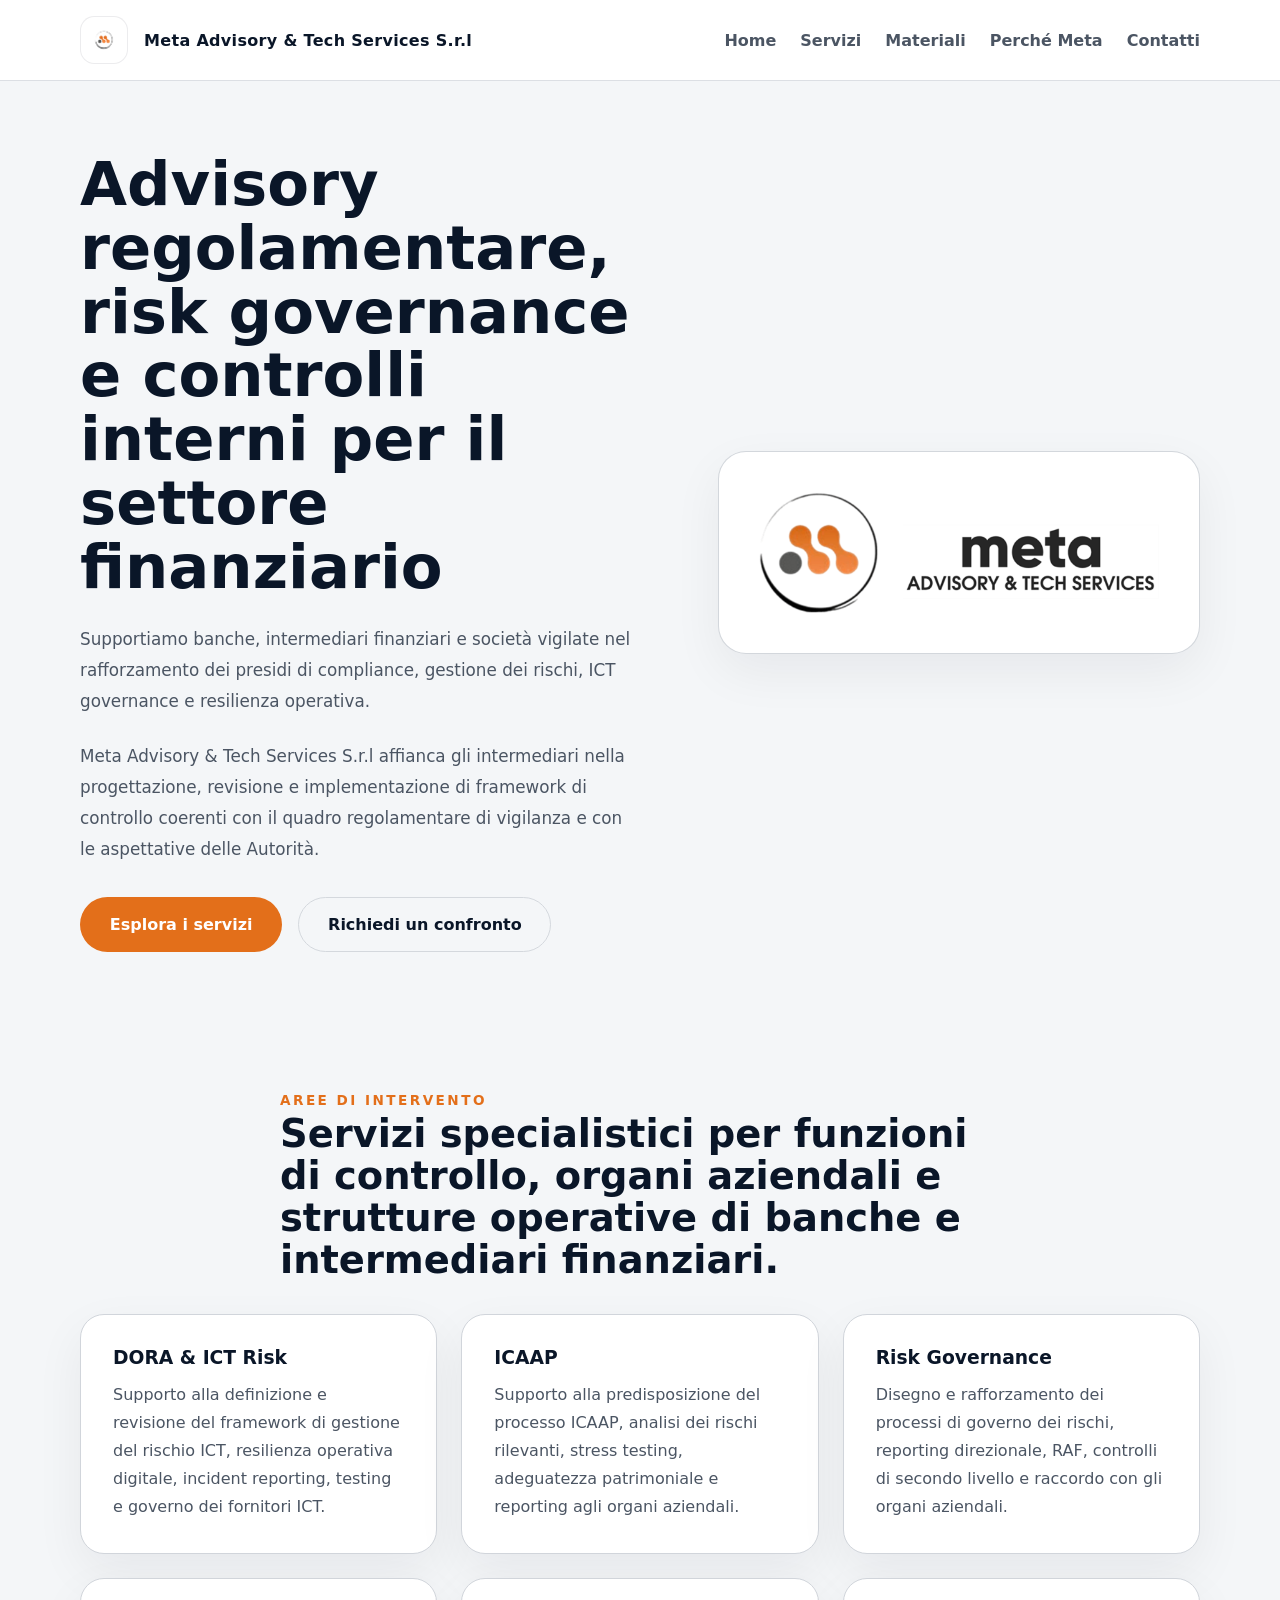
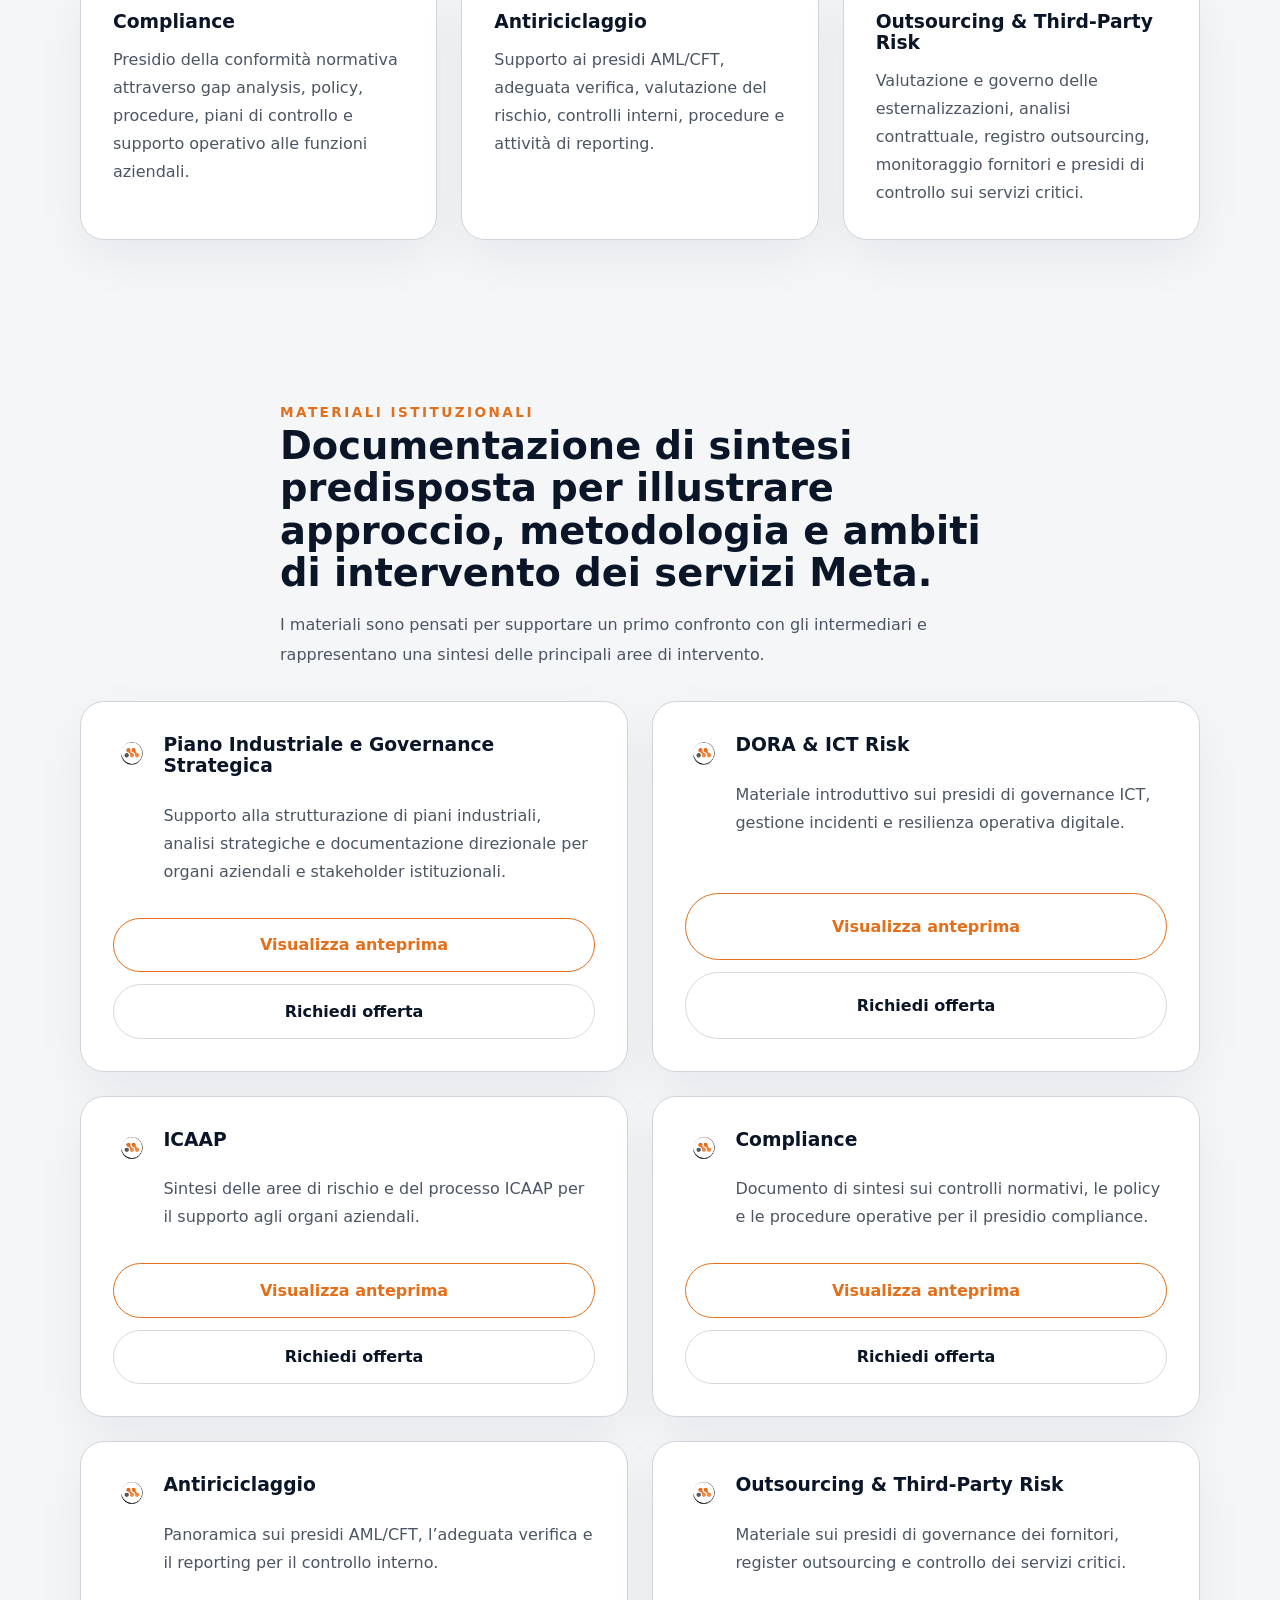
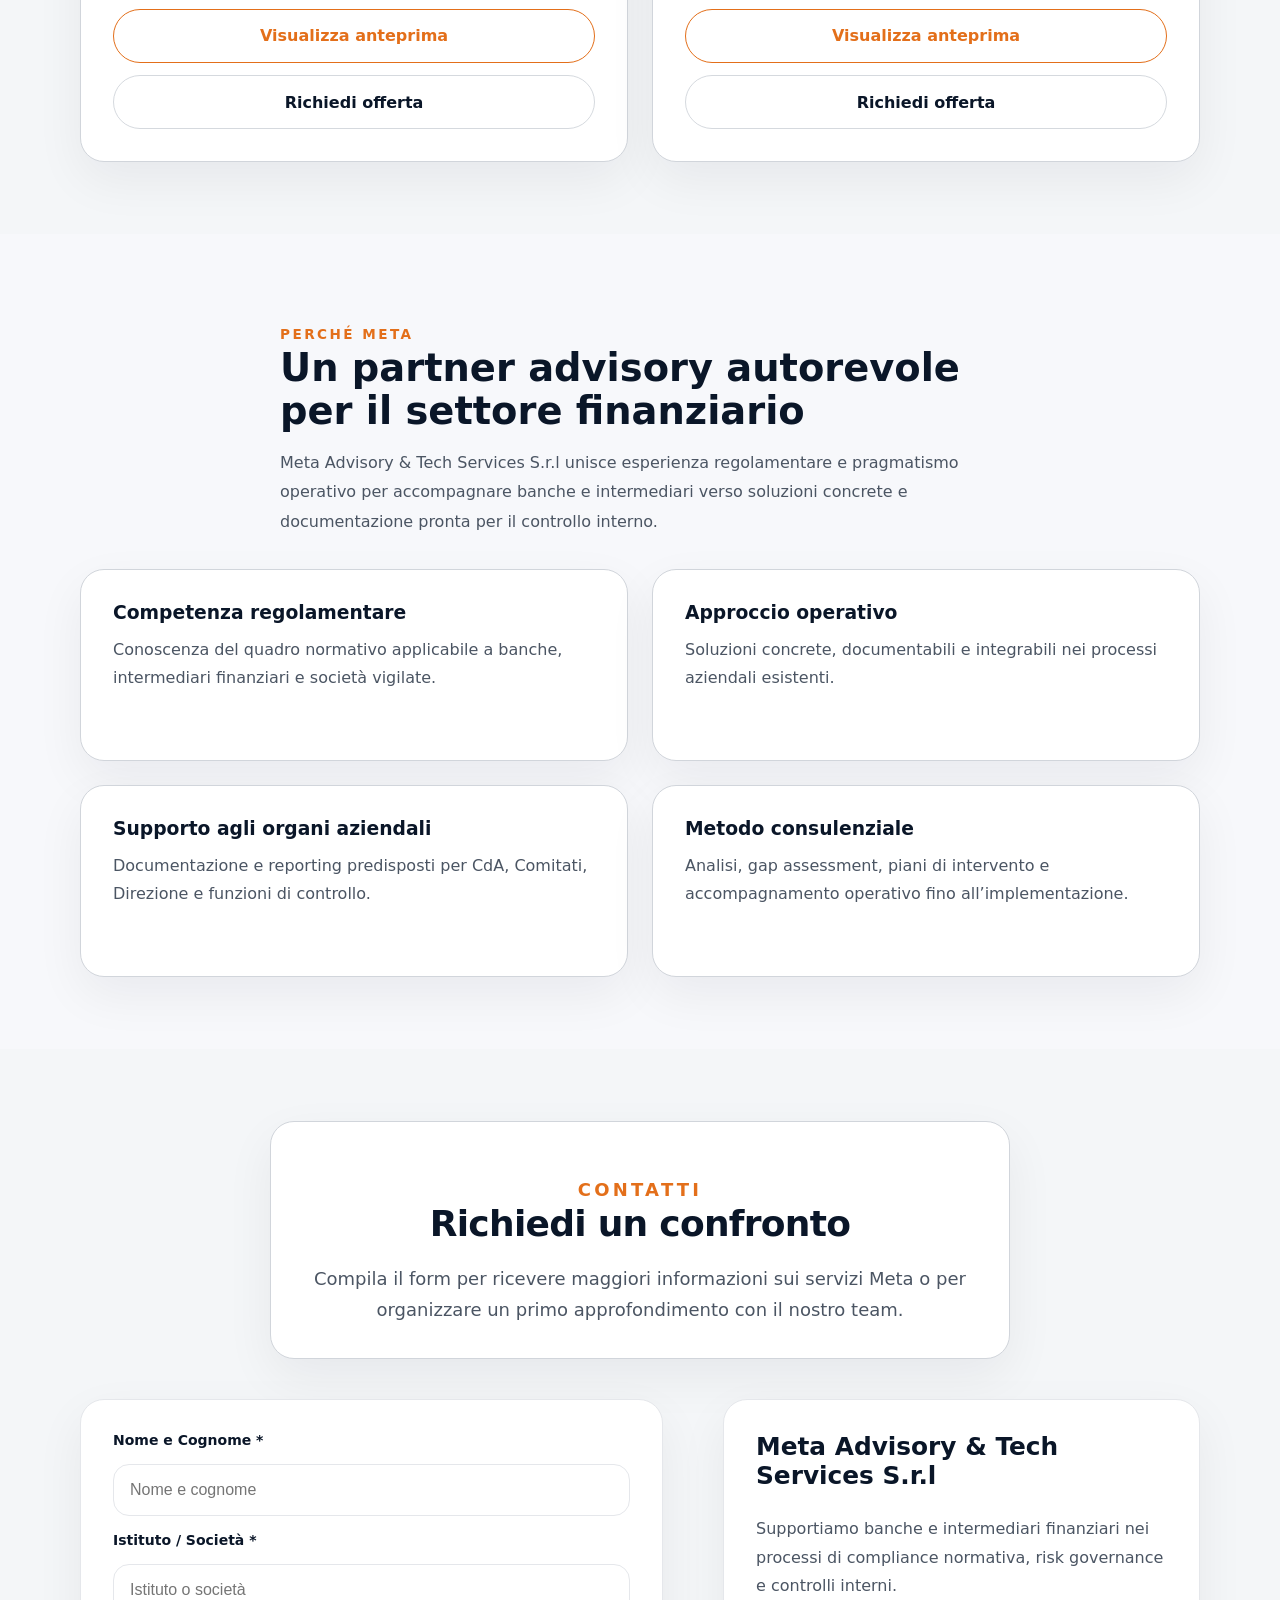
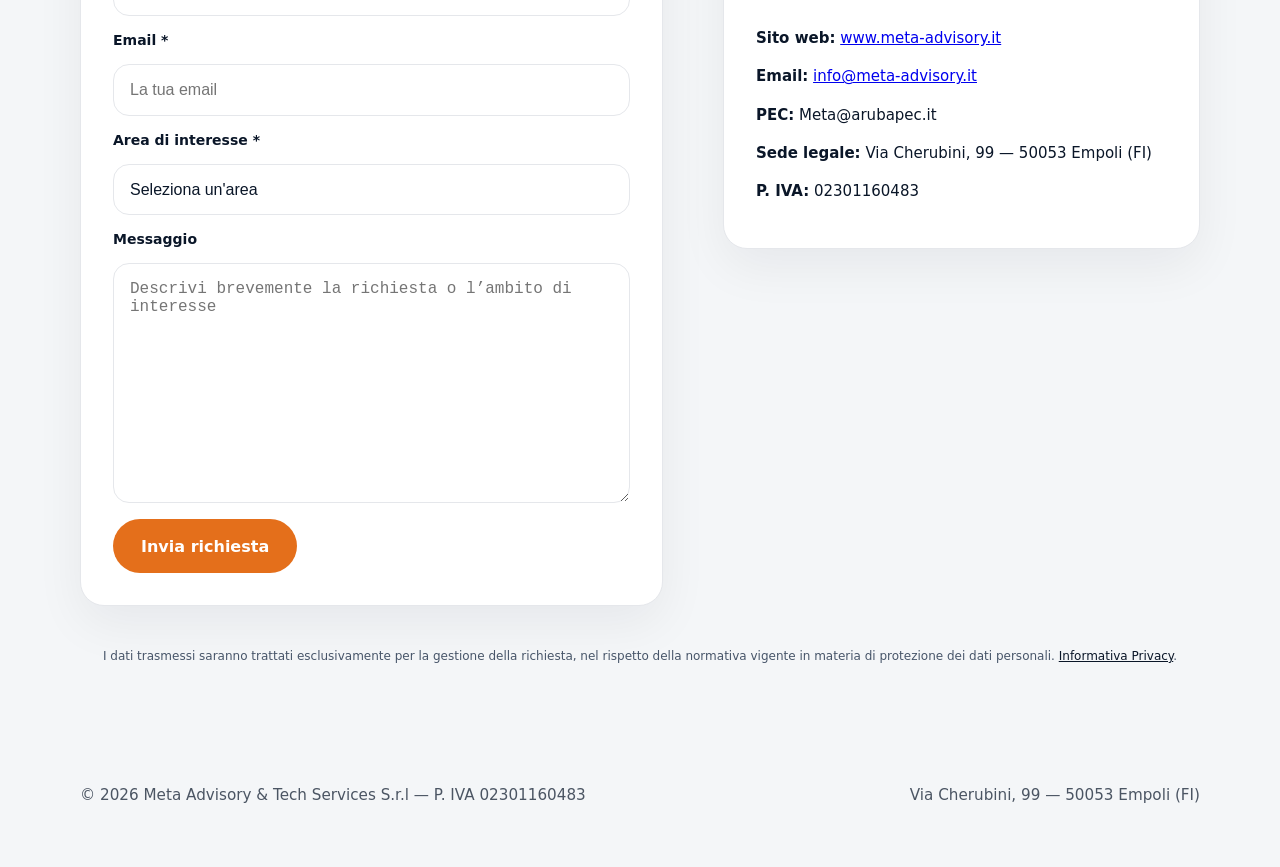
==== commit 3d8ae4e5: "Update contact section, company data, section label colors and footer - Fix section labels to displa" ====
--- a/index.html
+++ b/index.html
@@ -206,8 +206,6 @@
             <input id="name" name="Nome e Cognome" type="text" placeholder="Nome e cognome" required />
             <label for="company">Istituto / Società *</label>
             <input id="company" name="Istituto / Società" type="text" placeholder="Istituto o società" required />
-            <label for="role">Ruolo aziendale</label>
-            <input id="role" name="Ruolo aziendale" type="text" placeholder="Ruolo aziendale" />
             <label for="email">Email *</label>
             <input id="email" name="Email" type="email" placeholder="La tua email" required />
             <label for="interest">Area di interesse *</label>
@@ -230,10 +228,11 @@
               <h3>Meta Advisory & Tech Services S.r.l</h3>
               <p>Supportiamo banche e intermediari finanziari nei processi di compliance normativa, risk governance e controlli interni.</p>
               <div class="company-details">
-                <p><strong>Email:</strong> info@meta-advisory.it</p>
-                <p><strong>PEC:</strong> meta@arubapec.it</p>
-                <p><strong>Sede legale:</strong> [indirizzo]</p>
-                <p><strong>P. IVA:</strong> XXXXXXXX</p>
+                <p><strong>Sito web:</strong> <a href="https://www.meta-advisory.it" target="_blank" rel="noopener">www.meta-advisory.it</a></p>
+                <p><strong>Email:</strong> <a href="mailto:info@meta-advisory.it">info@meta-advisory.it</a></p>
+                <p><strong>PEC:</strong> Meta@arubapec.it</p>
+                <p><strong>Sede legale:</strong> Via Cherubini, 99 — 50053 Empoli (FI)</p>
+                <p><strong>P. IVA:</strong> 02301160483</p>
               </div>
             </div>
           </aside>
@@ -246,8 +245,8 @@
 
     <footer class="site-footer">
       <div class="container footer-inner">
-        <p>Meta Advisory & Tech Services S.r.l</p>
-        <p>Soluzioni corporate per banche, intermediari e società finanziarie.</p>
+        <p>© 2026 Meta Advisory & Tech Services S.r.l — P. IVA 02301160483</p>
+        <p>Via Cherubini, 99 — 50053 Empoli (FI)</p>
       </div>
     </footer>
   </div>
--- a/styles.css
+++ b/styles.css
@@ -206,6 +206,9 @@
   color: var(--muted);
   line-height: 1.85;
 }
+.section-header-group .section-label {
+  color: var(--accent);
+}
 .card-grid,
 .presentation-grid,
 .benefit-list,
@@ -246,6 +249,9 @@
   margin: 0;
   color: var(--muted);
   line-height: 1.75;
+}
+.contact-panel .section-label {
+  color: var(--accent);
 }
 .presentation-grid {
   grid-template-columns: repeat(2, minmax(0, 1fr));
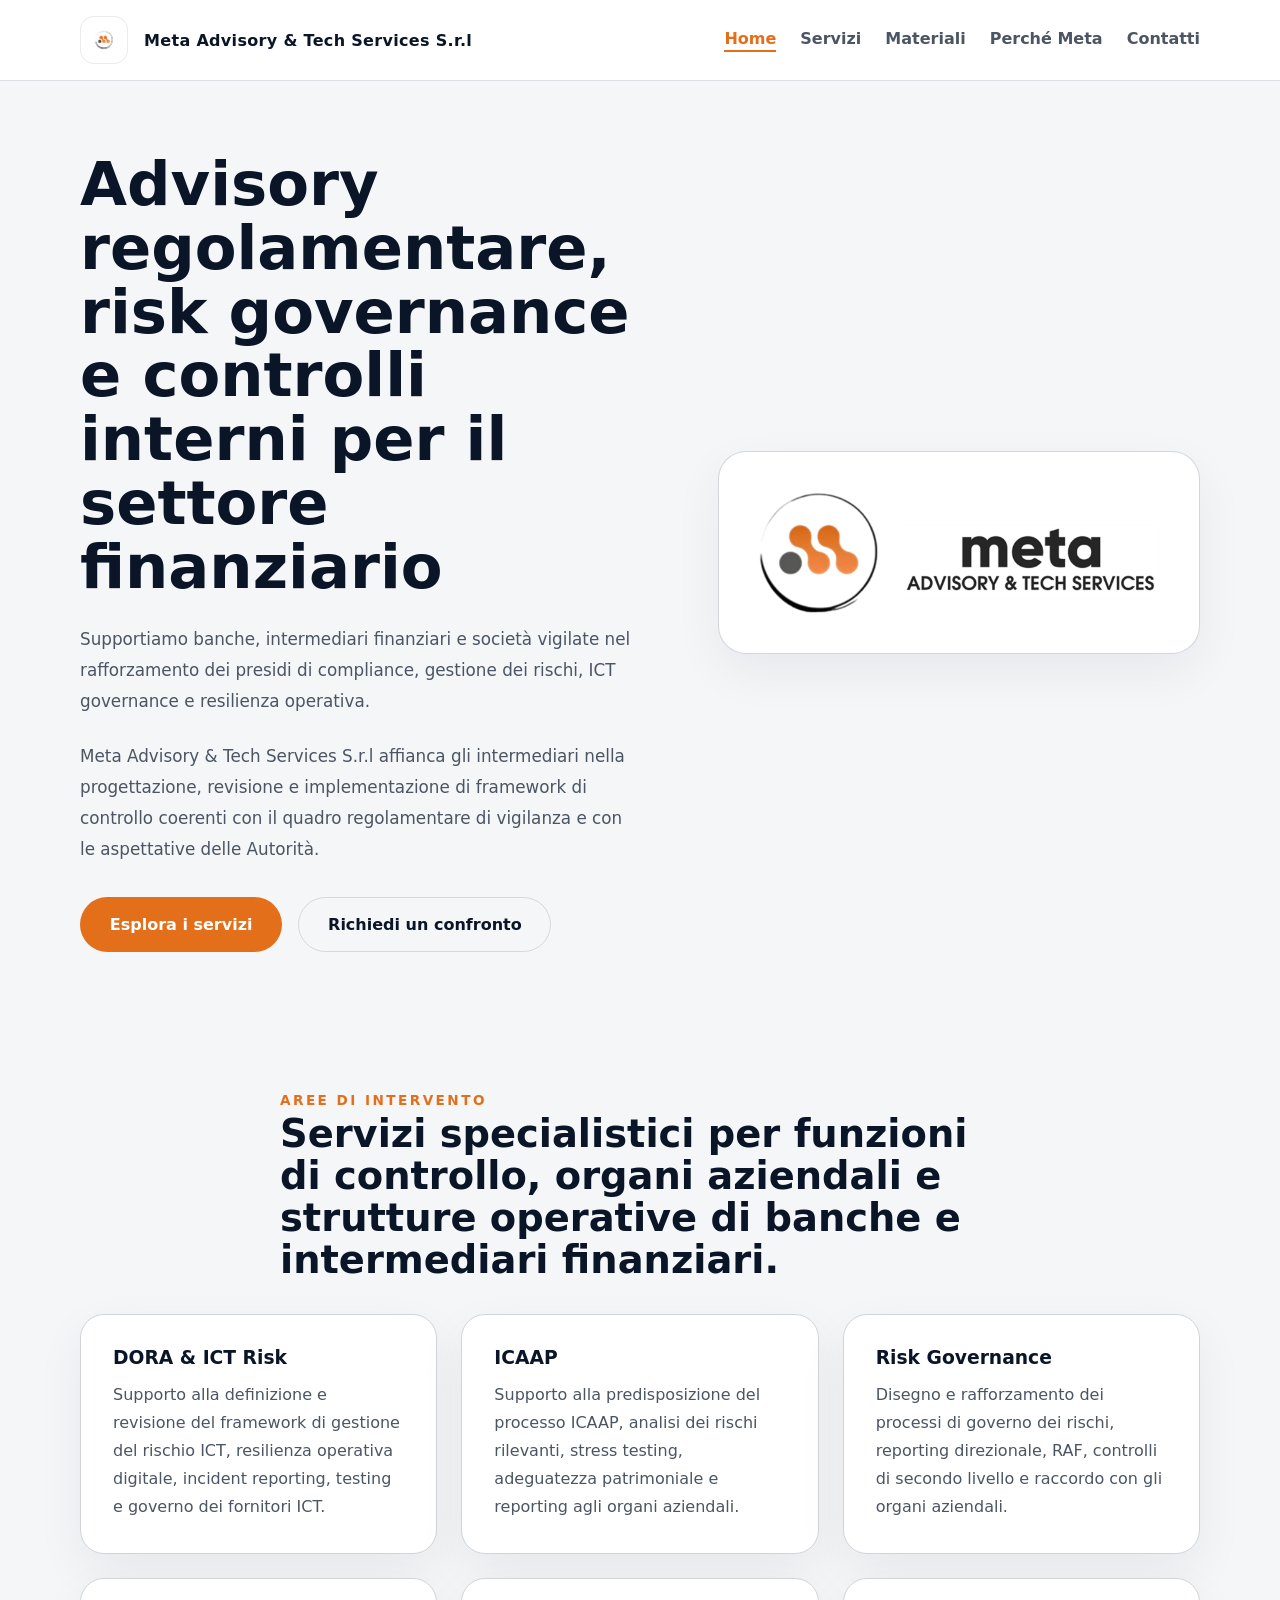
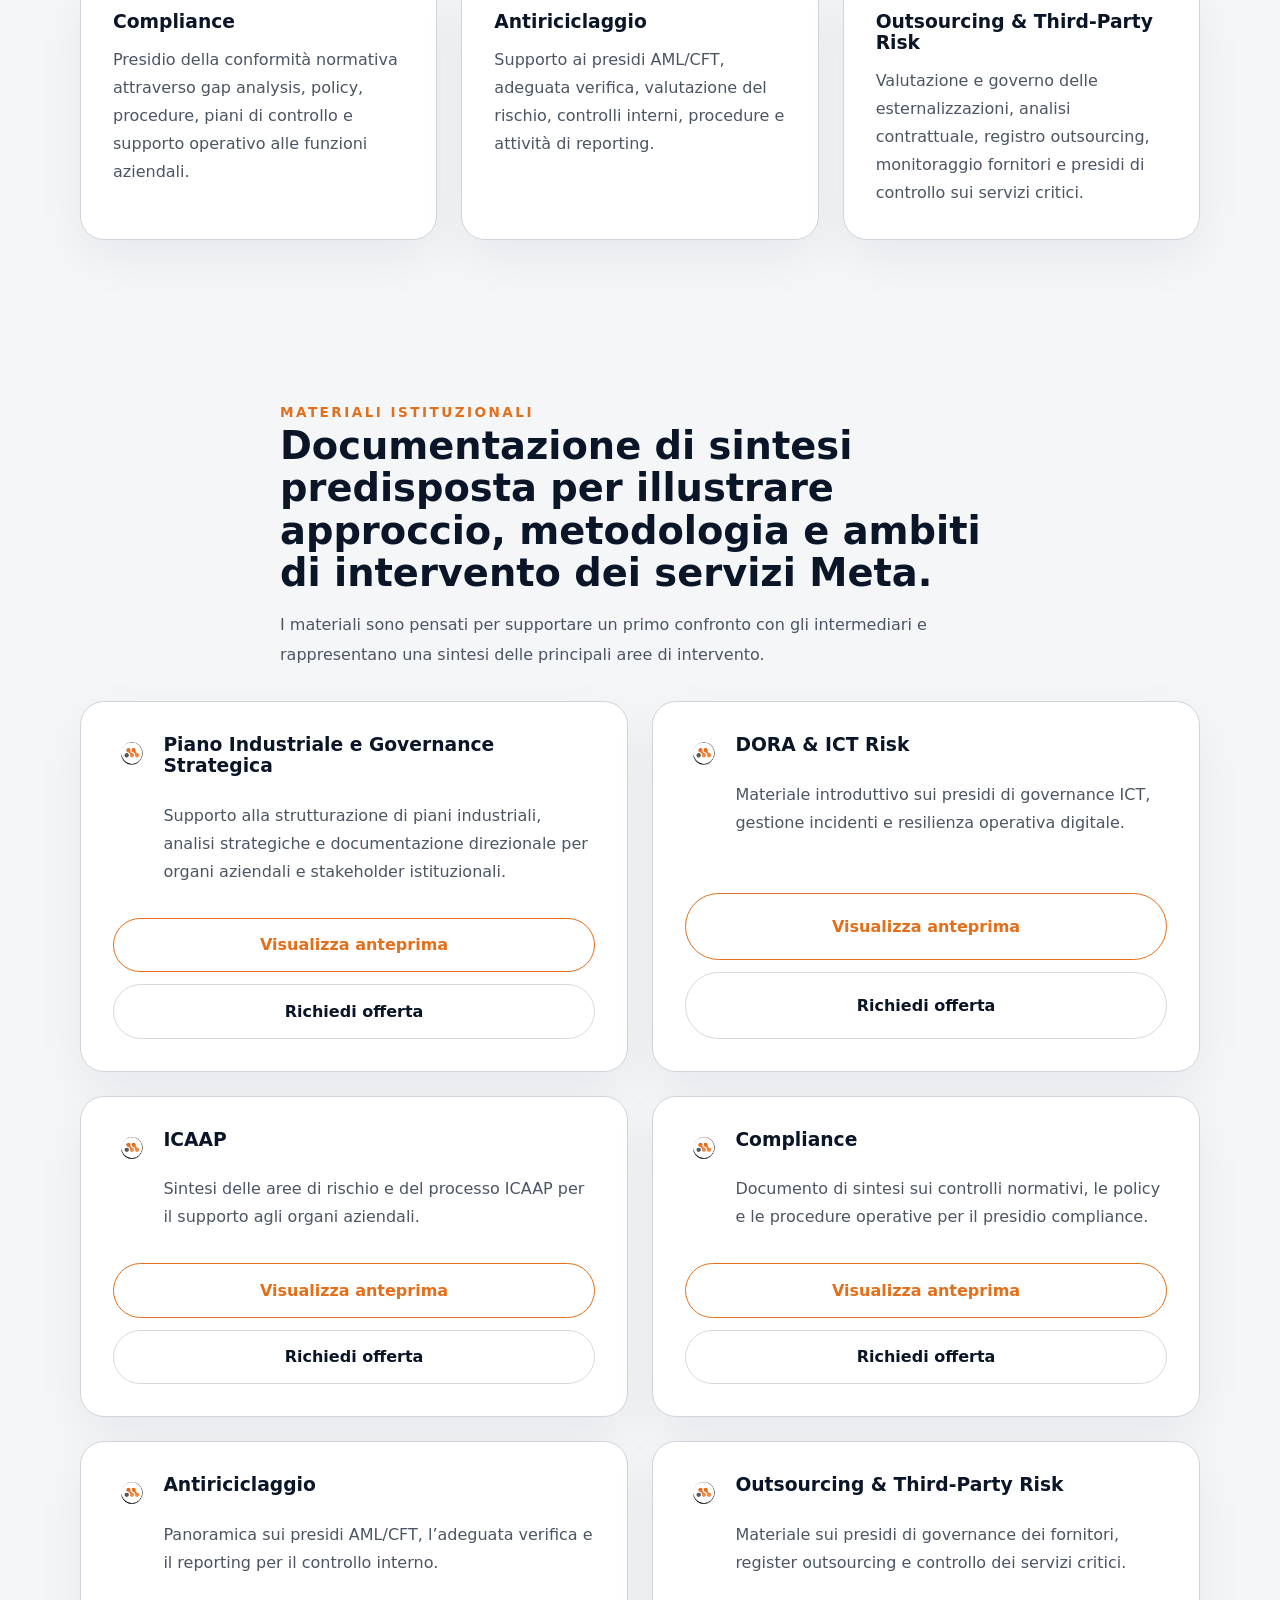
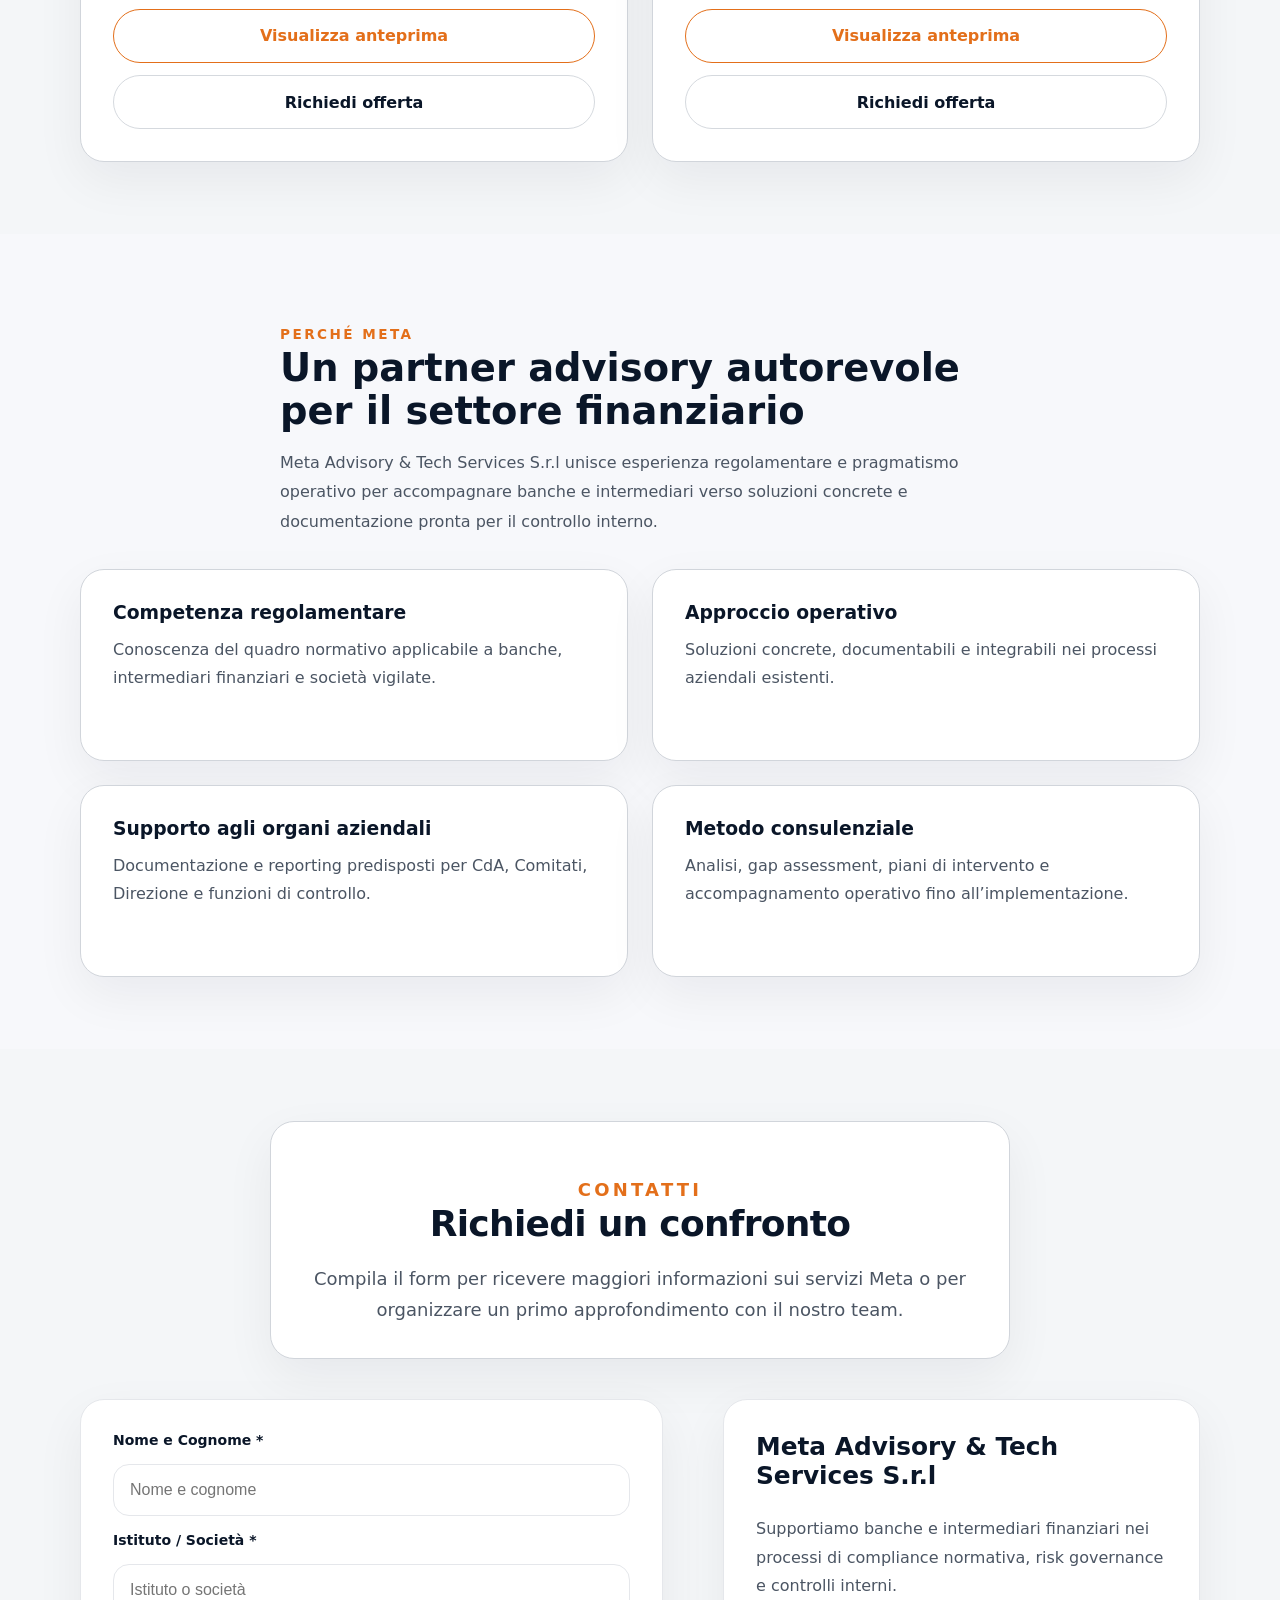
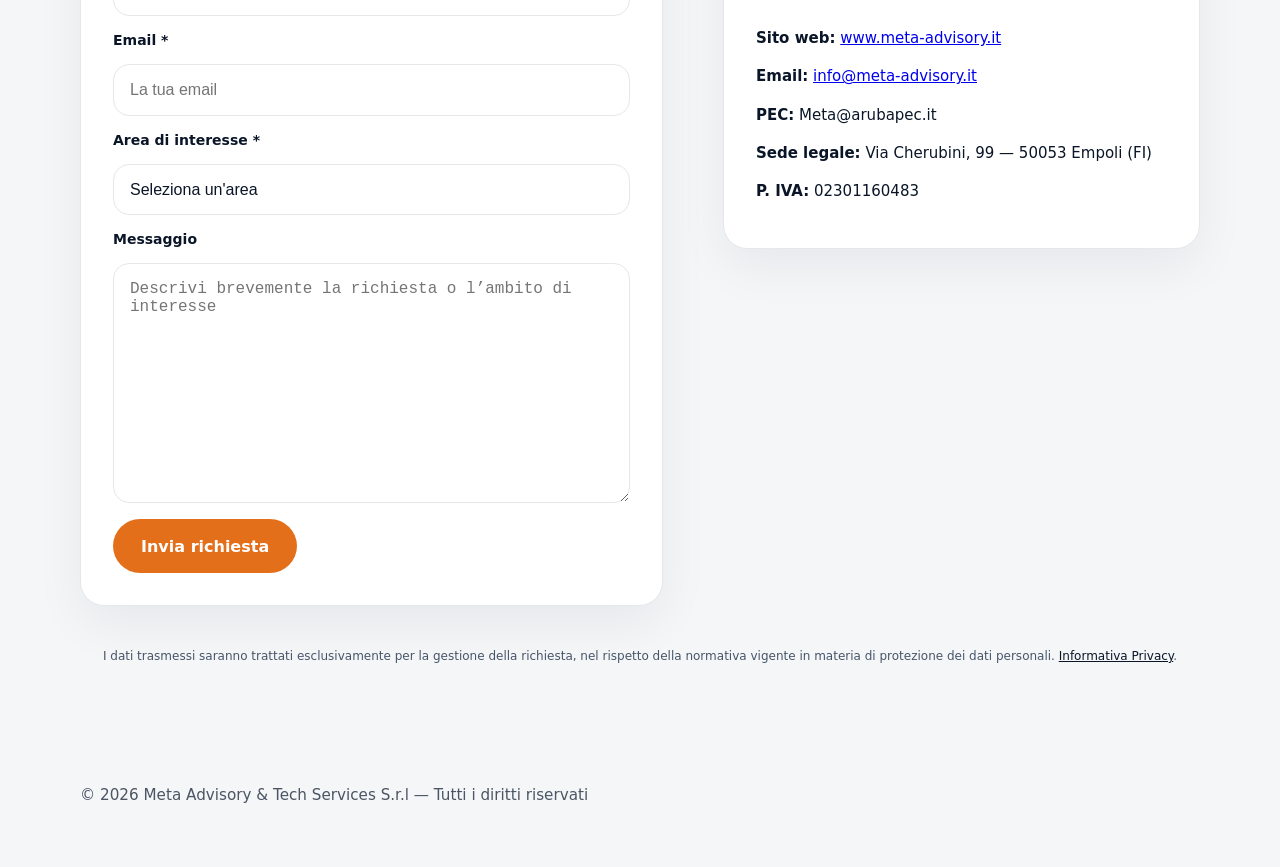
==== commit 61f87fe6: "Add active nav highlight on scroll and simplify footer - Highlight current section nav link (orange " ====
--- a/index.html
+++ b/index.html
@@ -245,8 +245,7 @@
 
     <footer class="site-footer">
       <div class="container footer-inner">
-        <p>© 2026 Meta Advisory & Tech Services S.r.l — P. IVA 02301160483</p>
-        <p>Via Cherubini, 99 — 50053 Empoli (FI)</p>
+        <p>© 2026 Meta Advisory & Tech Services S.r.l — Tutti i diritti riservati</p>
       </div>
     </footer>
   </div>
--- a/styles.css
+++ b/styles.css
@@ -84,10 +84,17 @@
   color: var(--muted);
   text-decoration: none;
   font-weight: 600;
+  padding-bottom: 2px;
+  border-bottom: 2px solid transparent;
+  transition: color 0.2s ease, border-color 0.2s ease;
 }
 .main-nav a:hover,
 .main-nav a:focus {
   color: var(--brand);
+}
+.main-nav a.active {
+  color: var(--accent);
+  border-bottom-color: var(--accent);
 }
 .hero-section {
   padding: 4.5rem 0 3rem;
